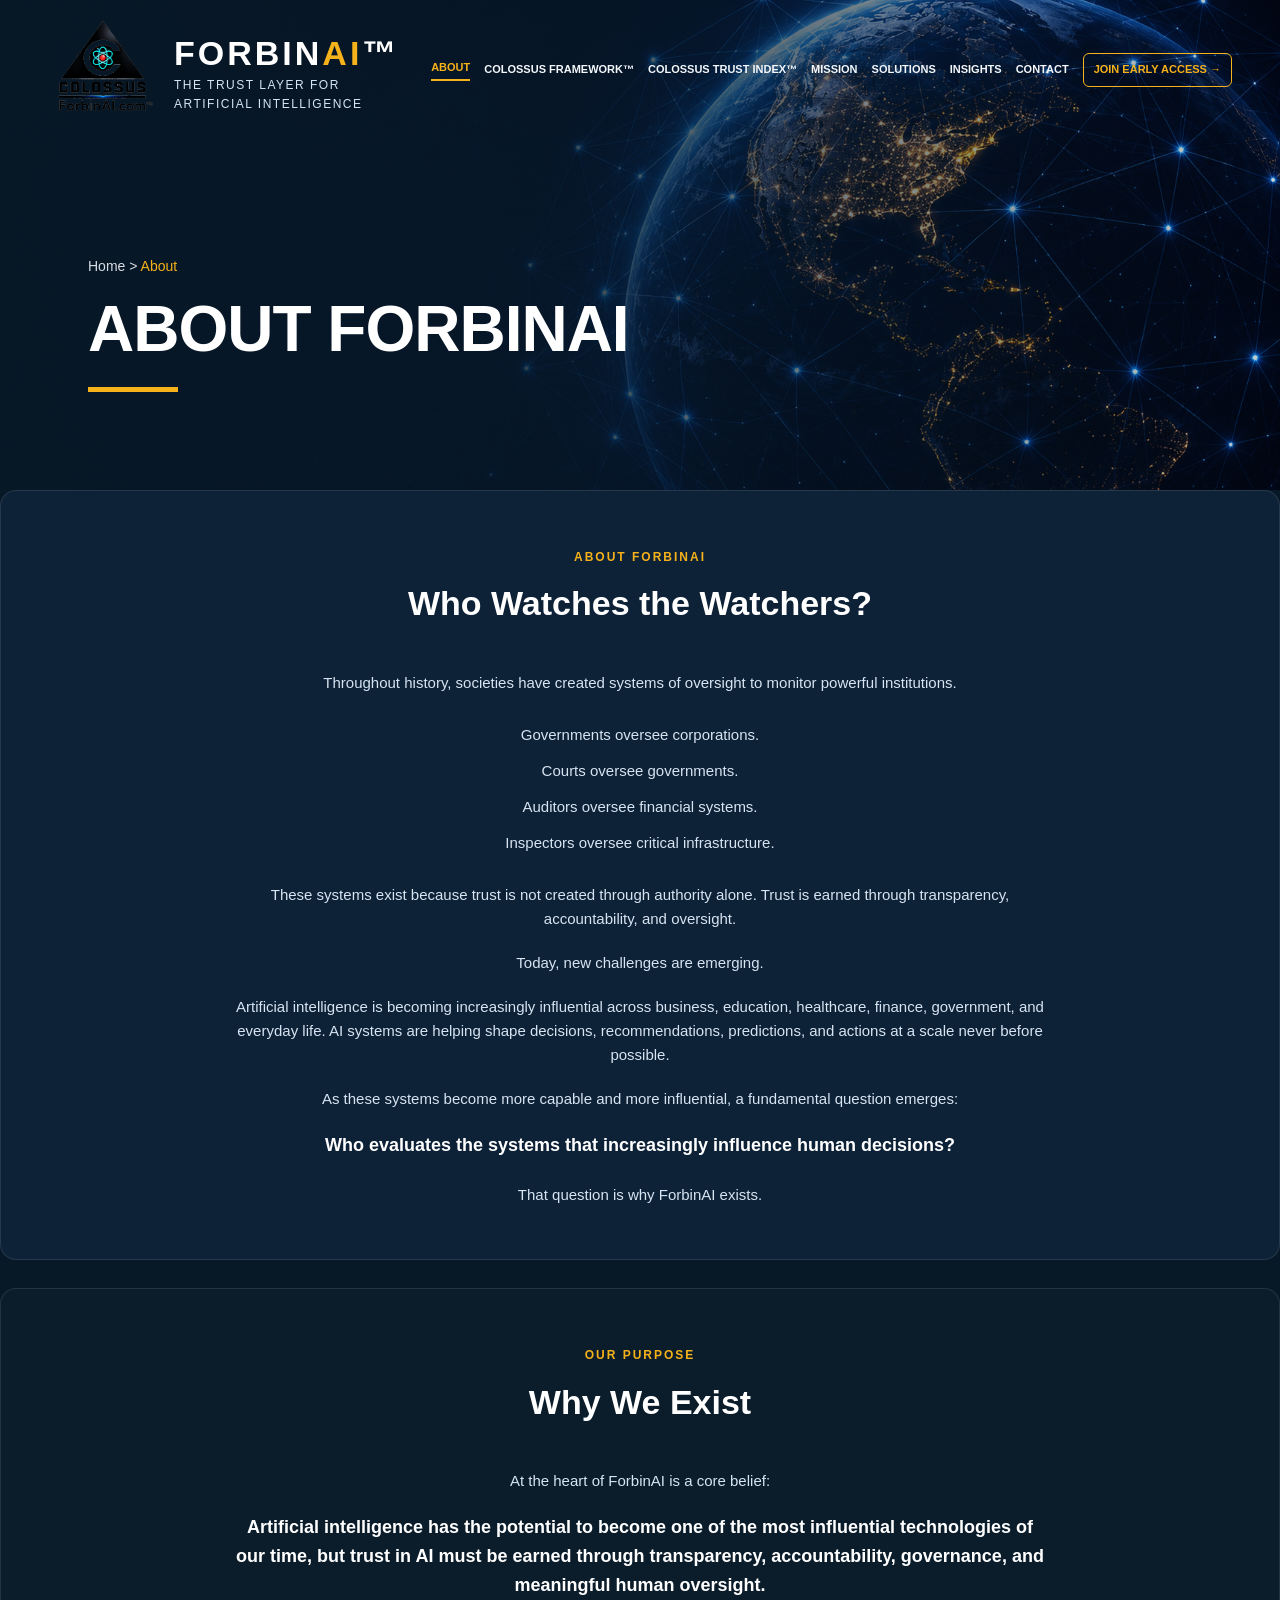
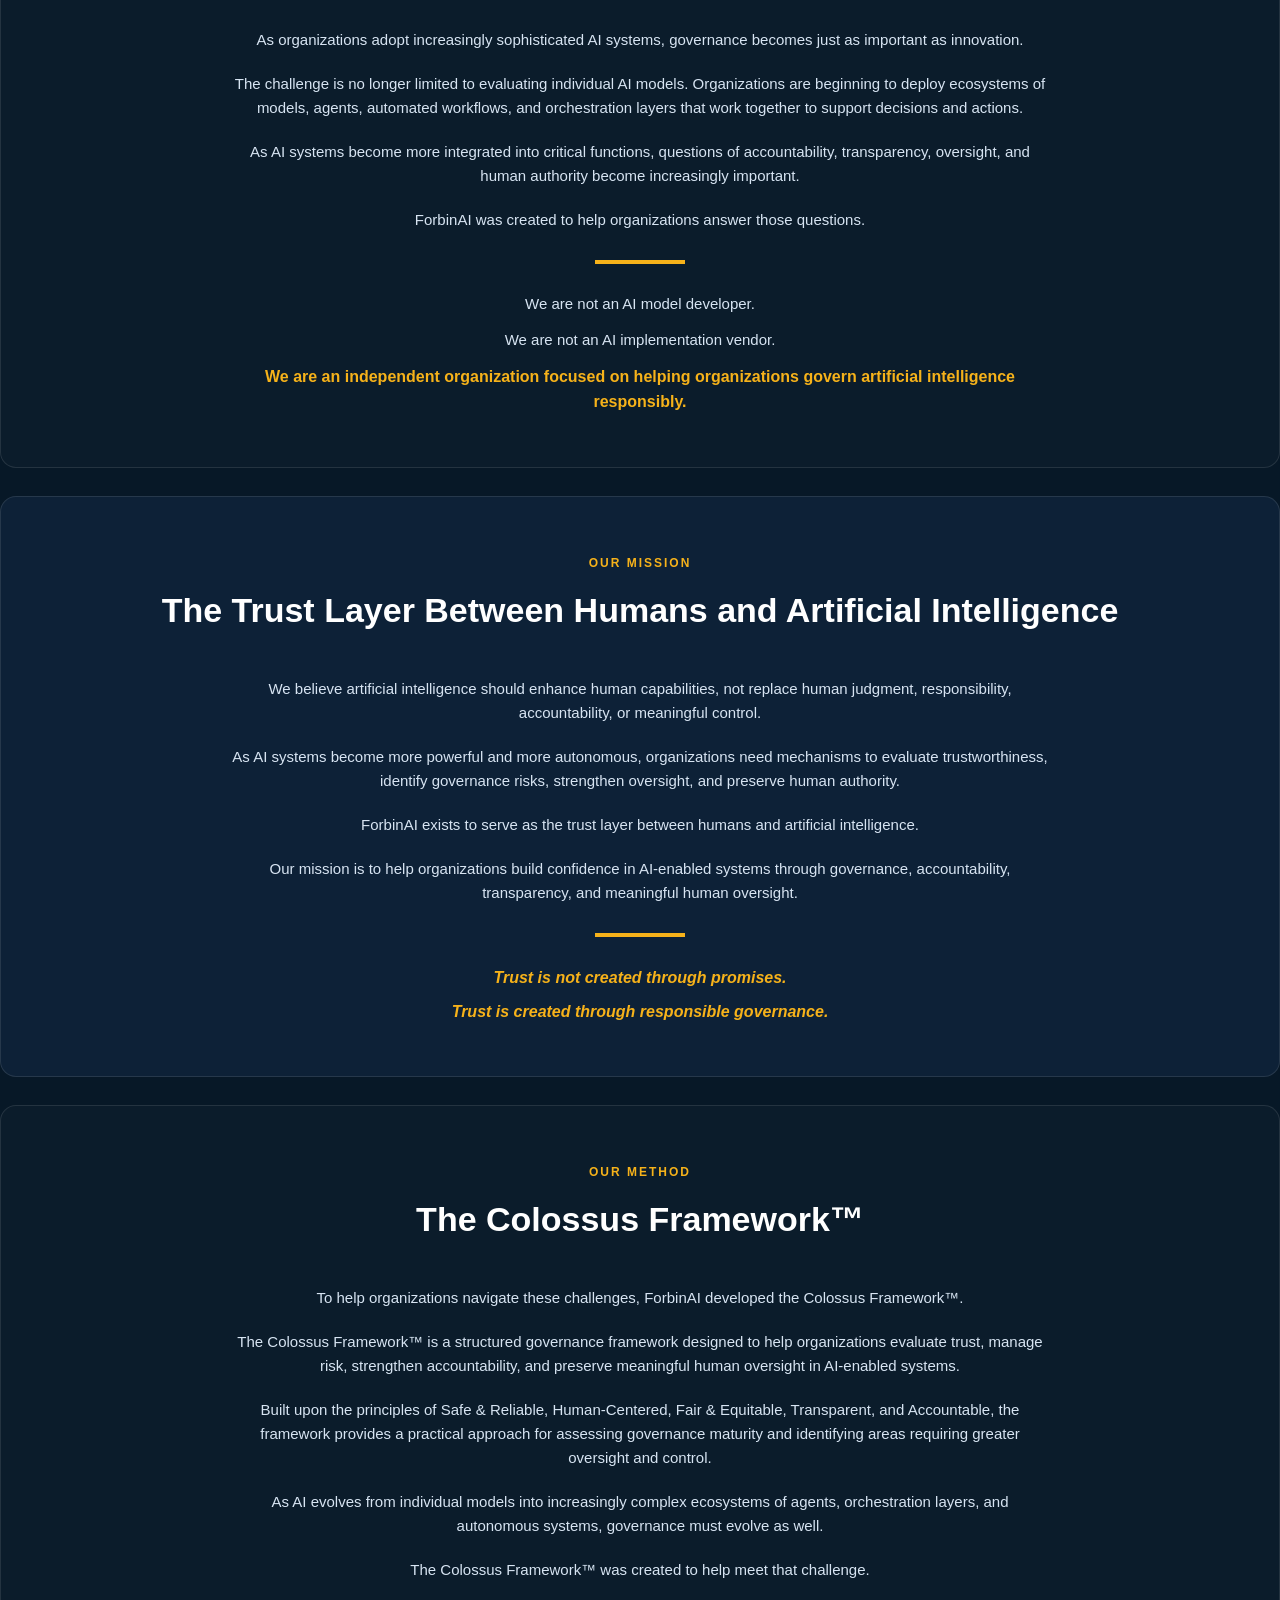
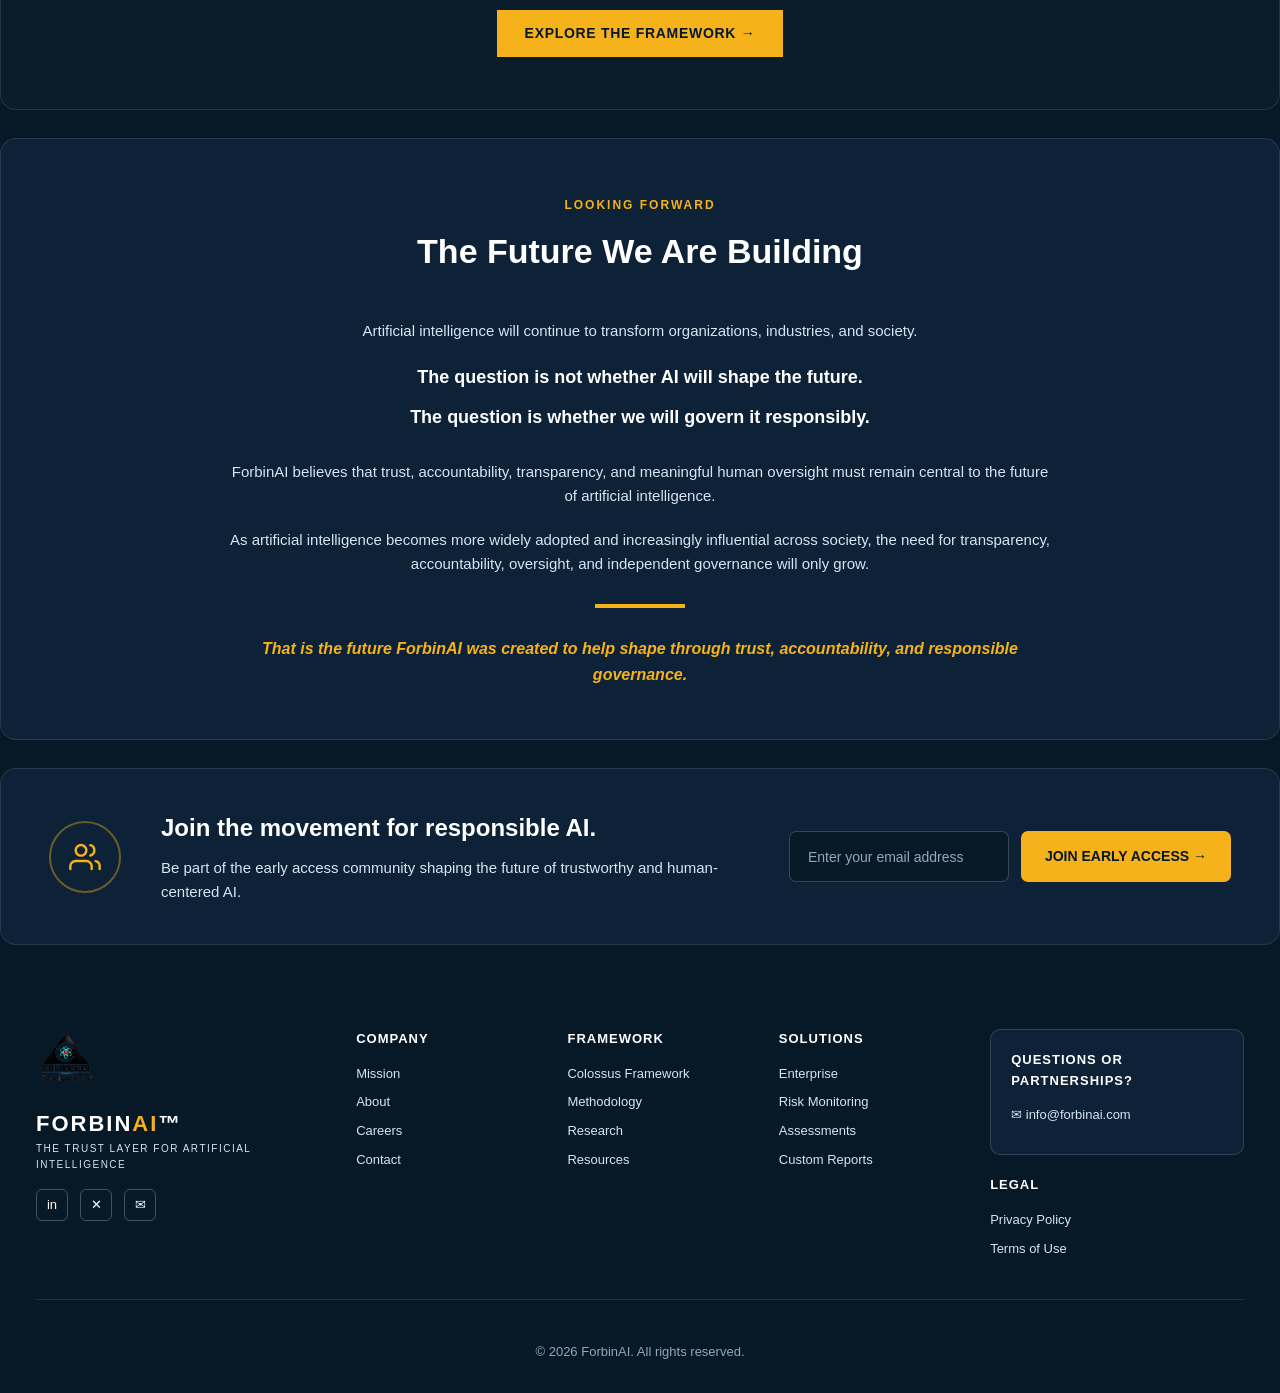
==== about.html @ f6c7b19c "Add files via upload" ====
<!DOCTYPE html>
<html lang="en">
<head>
  <meta charset="UTF-8" />
  <meta name="viewport" content="width=device-width, initial-scale=1.0" />
  <title>ForbinAI | About</title>
  <link rel="stylesheet" href="styles.css">
</head>
<body>

  <div class="hero" style="min-height: 320px;">
    <header>
      <div class="brand">
        <img src="colossus-logo-v2.png" alt="Colossus Framework Logo">
        <div>
          <div class="brand-title">FORBIN<span>AI</span>™</div>
          <div class="tagline">THE TRUST LAYER FOR ARTIFICIAL INTELLIGENCE</div>
        </div>
      </div>
      <nav>
        <a href="about.html" class="active">ABOUT</a>
        <a href="index.html#framework">COLOSSUS FRAMEWORK™</a>
        <a href="#">COLOSSUS TRUST INDEX™</a>
        <a href="mission.html">MISSION</a>
        <a href="index.html#solutions">SOLUTIONS</a>
        <a href="index.html#insights">INSIGHTS</a>
        <a href="index.html#contact">CONTACT</a>
        <a class="nav-cta" href="mailto:info@forbinai.com?subject=Join%20Early%20Access">JOIN EARLY ACCESS →</a>
      </nav>
    </header>
    <div class="hero-content">
      <div class="breadcrumb"><a href="index.html">Home</a> &gt; <span>About</span></div>
      <h1>About ForbinAI</h1>
      <div class="gold-line"></div>
    </div>
  </div>

  <!-- WHO WATCHES THE WATCHERS -->
  <section class="section" id="about-intro">
    <div class="section-title">
      <small>About ForbinAI</small>
      <h2>Who Watches the Watchers?</h2>
    </div>
    <div style="max-width: 820px; margin: 0 auto; text-align: center;">
      <p style="font-size: 15px; color: #d7e4f2; margin-bottom: 20px;">Throughout history, societies have created systems of oversight to monitor powerful institutions.</p>

      <div style="margin: 28px auto; text-align: center;">
        <p style="font-size: 15px; color: #d7e4f2; margin-bottom: 12px;">Governments oversee corporations.</p>
        <p style="font-size: 15px; color: #d7e4f2; margin-bottom: 12px;">Courts oversee governments.</p>
        <p style="font-size: 15px; color: #d7e4f2; margin-bottom: 12px;">Auditors oversee financial systems.</p>
        <p style="font-size: 15px; color: #d7e4f2; margin-bottom: 12px;">Inspectors oversee critical infrastructure.</p>
      </div>

      <p style="font-size: 15px; color: #d7e4f2; margin-bottom: 20px;">These systems exist because trust is not created through authority alone. Trust is earned through transparency, accountability, and oversight.</p>
      <p style="font-size: 15px; color: #d7e4f2; margin-bottom: 20px;">Today, new challenges are emerging.</p>
      <p style="font-size: 15px; color: #d7e4f2; margin-bottom: 20px;">Artificial intelligence is becoming increasingly influential across business, education, healthcare, finance, government, and everyday life. AI systems are helping shape decisions, recommendations, predictions, and actions at a scale never before possible.</p>
      <p style="font-size: 15px; color: #d7e4f2; margin-bottom: 20px;">As these systems become more capable and more influential, a fundamental question emerges:</p>
      <p style="font-size: 18px; color: #fff; font-weight: 700; margin-bottom: 24px;">Who evaluates the systems that increasingly influence human decisions?</p>
      <p style="font-size: 15px; color: #d7e4f2; margin-bottom: 0;">That question is why ForbinAI exists.</p>
    </div>
  </section>

  <!-- WHY WE EXIST -->
  <section class="section" id="why-we-exist" style="background: rgba(255,255,255,0.02);">
    <div class="section-title">
      <small>Our Purpose</small>
      <h2>Why We Exist</h2>
    </div>
    <div style="max-width: 820px; margin: 0 auto; text-align: center;">
      <p style="font-size: 15px; color: #d7e4f2; margin-bottom: 20px;">At the heart of ForbinAI is a core belief:</p>
      <p style="font-size: 18px; color: #fff; font-weight: 700; margin-bottom: 28px;">Artificial intelligence has the potential to become one of the most influential technologies of our time, but trust in AI must be earned through transparency, accountability, governance, and meaningful human oversight.</p>
      <p style="font-size: 15px; color: #d7e4f2; margin-bottom: 20px;">As organizations adopt increasingly sophisticated AI systems, governance becomes just as important as innovation.</p>
      <p style="font-size: 15px; color: #d7e4f2; margin-bottom: 20px;">The challenge is no longer limited to evaluating individual AI models. Organizations are beginning to deploy ecosystems of models, agents, automated workflows, and orchestration layers that work together to support decisions and actions.</p>
      <p style="font-size: 15px; color: #d7e4f2; margin-bottom: 20px;">As AI systems become more integrated into critical functions, questions of accountability, transparency, oversight, and human authority become increasingly important.</p>
      <p style="font-size: 15px; color: #d7e4f2; margin-bottom: 28px;">ForbinAI was created to help organizations answer those questions.</p>

      <div style="width: 90px; height: 4px; background: #f6b21a; margin: 28px auto;"></div>

      <p style="font-size: 15px; color: #d7e4f2; margin-bottom: 12px;">We are not an AI model developer.</p>
      <p style="font-size: 15px; color: #d7e4f2; margin-bottom: 12px;">We are not an AI implementation vendor.</p>
      <p style="font-size: 16px; color: #f6b21a; font-weight: 600; margin-bottom: 0;">We are an independent organization focused on helping organizations govern artificial intelligence responsibly.</p>
    </div>
  </section>

  <!-- THE TRUST LAYER -->
  <section class="section" id="trust-layer">
    <div class="section-title">
      <small>Our Mission</small>
      <h2>The Trust Layer Between Humans and Artificial Intelligence</h2>
    </div>
    <div style="max-width: 820px; margin: 0 auto; text-align: center;">
      <p style="font-size: 15px; color: #d7e4f2; margin-bottom: 20px;">We believe artificial intelligence should enhance human capabilities, not replace human judgment, responsibility, accountability, or meaningful control.</p>
      <p style="font-size: 15px; color: #d7e4f2; margin-bottom: 20px;">As AI systems become more powerful and more autonomous, organizations need mechanisms to evaluate trustworthiness, identify governance risks, strengthen oversight, and preserve human authority.</p>
      <p style="font-size: 15px; color: #d7e4f2; margin-bottom: 20px;">ForbinAI exists to serve as the trust layer between humans and artificial intelligence.</p>
      <p style="font-size: 15px; color: #d7e4f2; margin-bottom: 28px;">Our mission is to help organizations build confidence in AI-enabled systems through governance, accountability, transparency, and meaningful human oversight.</p>

      <div style="width: 90px; height: 4px; background: #f6b21a; margin: 28px auto;"></div>

      <p style="font-size: 16px; color: #f6b21a; font-style: italic; font-weight: 600; margin-bottom: 8px;">Trust is not created through promises.</p>
      <p style="font-size: 16px; color: #f6b21a; font-style: italic; font-weight: 600; margin-bottom: 0;">Trust is created through responsible governance.</p>
    </div>
  </section>

  <!-- THE COLOSSUS FRAMEWORK -->
  <section class="section" id="colossus-framework" style="background: rgba(255,255,255,0.02);">
    <div class="section-title">
      <small>Our Method</small>
      <h2>The Colossus Framework™</h2>
    </div>
    <div style="max-width: 820px; margin: 0 auto; text-align: center;">
      <p style="font-size: 15px; color: #d7e4f2; margin-bottom: 20px;">To help organizations navigate these challenges, ForbinAI developed the Colossus Framework™.</p>
      <p style="font-size: 15px; color: #d7e4f2; margin-bottom: 20px;">The Colossus Framework™ is a structured governance framework designed to help organizations evaluate trust, manage risk, strengthen accountability, and preserve meaningful human oversight in AI-enabled systems.</p>
      <p style="font-size: 15px; color: #d7e4f2; margin-bottom: 20px;">Built upon the principles of Safe &amp; Reliable, Human-Centered, Fair &amp; Equitable, Transparent, and Accountable, the framework provides a practical approach for assessing governance maturity and identifying areas requiring greater oversight and control.</p>
      <p style="font-size: 15px; color: #d7e4f2; margin-bottom: 20px;">As AI evolves from individual models into increasingly complex ecosystems of agents, orchestration layers, and autonomous systems, governance must evolve as well.</p>
      <p style="font-size: 15px; color: #d7e4f2; margin-bottom: 28px;">The Colossus Framework™ was created to help meet that challenge.</p>
      <a href="index.html#framework" style="display: inline-block; padding: 12px 28px; background: #f6b21a; color: #07182a; font-weight: 700; font-size: 14px; text-decoration: none; letter-spacing: 0.05em;">EXPLORE THE FRAMEWORK →</a>
    </div>
  </section>

  <!-- LOOKING FORWARD -->
  <section class="section" id="looking-forward">
    <div class="section-title">
      <small>Looking Forward</small>
      <h2>The Future We Are Building</h2>
    </div>
    <div style="max-width: 820px; margin: 0 auto; text-align: center;">
      <p style="font-size: 15px; color: #d7e4f2; margin-bottom: 20px;">Artificial intelligence will continue to transform organizations, industries, and society.</p>
      <p style="font-size: 18px; color: #fff; font-weight: 700; margin-bottom: 12px;">The question is not whether AI will shape the future.</p>
      <p style="font-size: 18px; color: #fff; font-weight: 700; margin-bottom: 28px;">The question is whether we will govern it responsibly.</p>
      <p style="font-size: 15px; color: #d7e4f2; margin-bottom: 20px;">ForbinAI believes that trust, accountability, transparency, and meaningful human oversight must remain central to the future of artificial intelligence.</p>
      <p style="font-size: 15px; color: #d7e4f2; margin-bottom: 28px;">As artificial intelligence becomes more widely adopted and increasingly influential across society, the need for transparency, accountability, oversight, and independent governance will only grow.</p>

      <div style="width: 90px; height: 4px; background: #f6b21a; margin: 28px auto;"></div>

      <p style="font-size: 16px; color: #f6b21a; font-style: italic; font-weight: 600; margin-bottom: 0;">That is the future ForbinAI was created to help shape through trust, accountability, and responsible governance.</p>
    </div>
  </section>

  <!-- CTA BANNER -->
  <div class="cta-banner" id="contact">
    <div class="cta-banner-icon">
      <svg viewBox="0 0 24 24"><path d="M17 21v-2a4 4 0 0 0-4-4H5a4 4 0 0 0-4 4v2"/><circle cx="9" cy="7" r="4"/><path d="M23 21v-2a4 4 0 0 0-3-3.87"/><path d="M16 3.13a4 4 0 0 1 0 7.75"/></svg>
    </div>
    <div class="cta-banner-text">
      <h2>Join the movement for responsible AI.</h2>
      <p>Be part of the early access community shaping the future of trustworthy and human-centered AI.</p>
    </div>
    <div class="cta-banner-form">
      <input type="email" placeholder="Enter your email address">
      <a class="btn btn-primary" href="mailto:info@forbinai.com?subject=Join%20Early%20Access">JOIN EARLY ACCESS →</a>
    </div>
  </div>

  <!-- FOOTER -->
  <div class="footer-wrapper">
    <div class="footer-grid">
      <div class="footer-brand">
        <img src="colossus-logo-v2.png" alt="Colossus Logo" style="width:60px; margin-bottom:10px;">
        <div class="brand-title">FORBIN<span style="color:#f6b21a">AI</span>™</div>
        <div class="tagline">THE TRUST LAYER FOR ARTIFICIAL INTELLIGENCE</div>
        <div class="footer-social">
          <a href="#" aria-label="LinkedIn">in</a>
          <a href="#" aria-label="Twitter">✕</a>
          <a href="mailto:info@forbinai.com" aria-label="Email">✉</a>
        </div>
      </div>
      <div class="footer-col">
        <h4>Company</h4>
        <a href="mission.html">Mission</a>
        <a href="about.html">About</a>
        <a href="#">Careers</a>
        <a href="index.html#contact">Contact</a>
      </div>
      <div class="footer-col">
        <h4>Framework</h4>
        <a href="index.html#framework">Colossus Framework</a>
        <a href="index.html#methodology">Methodology</a>
        <a href="#">Research</a>
        <a href="#">Resources</a>
      </div>
      <div class="footer-col">
        <h4>Solutions</h4>
        <a href="index.html#solutions">Enterprise</a>
        <a href="#">Risk Monitoring</a>
        <a href="#">Assessments</a>
        <a href="#">Custom Reports</a>
      </div>
      <div class="footer-col">
        <div class="footer-contact-box">
          <h4>Questions or Partnerships?</h4>
          <a href="mailto:info@forbinai.com">✉ info@forbinai.com</a>
        </div>
        <h4>Legal</h4>
        <a href="#" style="display:block; color:#d7e4f2; font-size:13px; margin-bottom:8px;">Privacy Policy</a>
        <a href="#" style="display:block; color:#d7e4f2; font-size:13px; margin-bottom:8px;">Terms of Use</a>
      </div>
    </div>
  </div>

  <div class="copyright">© 2026 ForbinAI. All rights reserved.</div>

</body>
</html>
---- styles.css ----
* { box-sizing: border-box; margin: 0; padding: 0; }
    html { scroll-behavior: smooth; }
    body {
      font-family: Arial, Helvetica, sans-serif;
      background: #071827;
      color: #fff;
      line-height: 1.6;
    }
    a { text-decoration: none; color: inherit; }

    .hero {
      position: relative;
      overflow: hidden;
      min-height: 720px;
      background:
        linear-gradient(90deg, rgba(7,24,39,.98) 0%, rgba(7,24,39,.82) 42%, rgba(7,24,39,.18) 100%),
        url("Glowing earth graphic.png") center right / cover no-repeat;
      padding: 15px 48px 70px;
    }

    header {
      display: flex;
      justify-content: space-between;
      align-items: center;
      max-width: 1280px;
      margin: 0 auto 90px;
    }

    .brand { display: flex; align-items: center; gap: 16px; }
    .brand img { width: 110px; }
    .brand-title { font-size: 34px; font-weight: 900; letter-spacing: 3px; }
    .brand-title span { color: #f6b21a; }
    .tagline { font-size: 12px; letter-spacing: 1.5px; color: #d7e4f2; margin-top: -4px; }

    nav { display: flex; align-items: center; justify-content: flex-end; }
    nav a { margin-left: 14px; font-size: 11px; font-weight: 600; color: #f4f7fb; white-space: nowrap; }
    nav a.active { color: #f6b21a; border-bottom: 2px solid #f6b21a; padding-bottom: 2px; }
    .nav-cta { border: 1px solid #f6b21a; color: #f6b21a !important; padding: 7px 10px; border-radius: 6px; margin-left: 14px; font-size: 11px; font-weight: 600; transition: all 0.2s ease; white-space: nowrap; }
    .nav-cta:hover { background: #f6b21a; color: #071827 !important; }

    .hero-content { max-width: 620px; margin-left: 40px; padding-top: 40px; }
    .hero-logo { position: absolute; right: 300px; top: 200px; width: 340px; z-index: 2; }
    .breadcrumb { color: #d7dce3; font-size: 14px; margin-bottom: 20px; }
    .breadcrumb a { color: #d7dce3; text-decoration: none; }
    .breadcrumb span { color: #f6b21a; }

    h1 { font-size: 64px; line-height: 1.02; text-transform: uppercase; margin-bottom: 24px; letter-spacing: -1px; }
    .gold-line { width: 90px; height: 5px; background: #f6b21a; margin: 0 0 28px; }
    .hero-content p { font-size: 18px; color: #d7e4f2; max-width: 570px; margin-bottom: 18px; }
    .hero-content p strong { font-weight: 700; color: #fff; }

    .buttons { margin-top: 34px; display: flex; gap: 16px; flex-wrap: wrap; }
    .btn { padding: 14px 24px; border-radius: 7px; font-weight: 900; font-size: 14px; display: inline-block; }
    .btn-primary { background: #f6b21a; color: #061827; }
    .btn-secondary { border: 1px solid rgba(255,255,255,.45); color: #fff; }

    .section { max-width: 1280px; margin: 0 auto 28px; padding: 52px 36px; background: #0d2137; border: 1px solid rgba(255,255,255,.10); border-radius: 16px; }
    .section-title { text-align: center; margin-bottom: 40px; }
    .section-title small { color: #f6b21a; text-transform: uppercase; letter-spacing: 2px; font-weight: 900; font-size: 12px; }
    .section-line { width: 40px; height: 4px; background: #f6b21a; margin: 0 auto 16px; }
    .section-title h2 { font-size: 34px; margin-top: 8px; }
    .section-title p { color: #d7e4f2; max-width: 760px; margin: 10px auto 0; }

    /* ── Light theme variant (Five Principles section) ── */
    .section-light { background: #f4f6f9; border-color: rgba(0,0,0,.08); }
    .section-light .section-title h2 { color: #0d2137; }
    .section-light .section-title p { color: #4a5b6b; }
    .card.card-light { background: #fff; border: 1px solid #e1e6ec; }
    .card.card-light h3 { color: #0d2137; }
    .card.card-light p { color: #5a6b7b; transition: font-weight 0.5s ease, color 0.5s ease, transform 0.5s ease; }
    .card-light:hover p { font-weight: 700; color: #0d2137; transform: scale(1.02); }
    .icon.icon-light { border: 2px solid #0d2137; }
    .icon.icon-light svg { stroke: #0d2137; }
    .icon.icon-light-1 { border-color: #14b8a6; }
    .icon.icon-light-1 svg { stroke: #14b8a6; }
    .icon.icon-light-2 { border-color: #3b82f6; }
    .icon.icon-light-2 svg { stroke: #3b82f6; }
    .icon.icon-light-3 { border-color: #8b5cf6; }
    .icon.icon-light-3 svg { stroke: #8b5cf6; }
    .icon.icon-light-4 { border-color: #f97316; }
    .icon.icon-light-4 svg { stroke: #f97316; }
    .icon.icon-light-5 { border-color: #10b981; }
    .icon.icon-light-5 svg { stroke: #10b981; }

    /* ── Five Core Principles cards ── */
    .cards { display: grid; grid-template-columns: repeat(5, 1fr); gap: 16px; }
    .card { text-align: center; padding: 30px 20px; border: 1px solid rgba(255,255,255,.15); border-radius: 12px; background: #071827; }
    .card h3 { font-size: 13px; letter-spacing: 1.5px; text-transform: uppercase; margin-bottom: 14px; font-weight: 700; }
    .card p { color: #d7e4f2; font-size: 13px; line-height: 1.6; margin-bottom: 10px; }
    .card p.card-tagline { font-style: italic; font-size: 12px; margin-bottom: 0; }

    /* Generic icon base — color overridden per card */
    .icon {
      width: 62px; height: 62px; border-radius: 50%;
      display: flex; justify-content: center; align-items: center;
      margin: 0 auto 18px;
    }
    .icon svg { width: 28px; height: 28px; fill: none; stroke-width: 1.8; stroke-linecap: round; stroke-linejoin: round; }

    /* Per-principle colors */
    .card-safety   .icon { border: 2px solid #2dd4bf; }
    .card-safety   .icon svg { stroke: #2dd4bf; }
    .card-safety   .card-tagline { color: #2dd4bf; }

    .card-transparency .icon { border: 2px solid #38bdf8; }
    .card-transparency .icon svg { stroke: #38bdf8; }
    .card-transparency .card-tagline { color: #38bdf8; }

    .card-accountability .icon { border: 2px solid #a78bfa; }
    .card-accountability .icon svg { stroke: #a78bfa; }
    .card-accountability .card-tagline { color: #a78bfa; }

    .card-oversight .icon { border: 2px solid #fb923c; }
    .card-oversight .icon svg { stroke: #fb923c; }
    .card-oversight .card-tagline { color: #fb923c; }

    .card-privacy .icon { border: 2px solid #34d399; }
    .card-privacy .icon svg { stroke: #34d399; }
    .card-privacy .card-tagline { color: #34d399; }

    /* ── Why Colossus cards ── */
    .why-cards-top { grid-template-columns: repeat(3, 1fr); margin-bottom: 16px; }
    .why-cards-bottom { display: flex; justify-content: center; gap: 16px; margin-bottom: 16px; }
    .why-cards-bottom .card-why { flex: 0 0 calc(33.333% - 11px); }
    .card-why { text-align: left; border-color: rgba(56,189,248,.25); }
    .card-why-header { display: flex; align-items: center; gap: 16px; margin-bottom: 16px; }
    .card-why .icon { margin: 0; flex-shrink: 0; }
    .card-why .icon { border: 2px solid #38bdf8; }
    .card-why .icon svg { stroke: #38bdf8; }
    .card-why h3 { text-transform: none; font-size: 16px; letter-spacing: 0; margin-bottom: 0; }
    .card-why-line { width: 28px; height: 3px; background: #f6b21a; margin-top: 8px; }
    .card-why p { font-size: 14px; }

    .why-banner { display: flex; align-items: center; gap: 24px; padding: 28px 150px 28px 30px; background: #071827; border: 1px solid rgba(56,189,248,.25); border-radius: 12px; margin-top: 16px; position: relative; overflow: hidden; width: 100%; }
    .why-banner-globe { position: absolute; right: -10px; top: 50%; transform: translateY(-50%); width: 140px; height: 140px; opacity: 0.9; pointer-events: none; }
    .why-banner-globe svg { width: 100%; height: 100%; }
    .why-banner-icon { width: 56px; height: 56px; display: flex; justify-content: center; align-items: center; flex-shrink: 0; }
    .why-banner-icon svg { width: 44px; height: 44px; stroke: #38bdf8; fill: none; stroke-width: 1.8; stroke-linecap: round; stroke-linejoin: round; }
    .why-banner-divider { width: 2px; align-self: stretch; background: #f6b21a; flex-shrink: 0; }
    .why-banner-text p { color: #d7e4f2; font-size: 15px; margin-bottom: 6px; }
    .why-banner-text p.why-banner-highlight { color: #38bdf8; font-weight: 700; margin-bottom: 0; }

    @media (max-width: 900px) {
      .why-cards-top { grid-template-columns: 1fr; }
      .why-cards-bottom { flex-direction: column; }
      .why-cards-bottom .card-why { flex-basis: auto; width: 100%; }
      .why-banner { flex-direction: column; text-align: center; padding: 28px 30px; }
      .why-banner-globe { display: none; }
    }

    /* ── Methodology steps ── */
    .method { display: flex; align-items: flex-start; justify-content: center; }
    .step-wrapper { display: flex; align-items: center; flex: 1; }
    .step { text-align: center; flex: 1; }
    .step-icon {
      width: 62px; height: 62px; border-radius: 50%;
      display: flex; justify-content: center; align-items: center;
      margin: 0 auto 14px;
    }
    .step-icon svg { width: 26px; height: 26px; fill: none; stroke-width: 1.8; stroke-linecap: round; stroke-linejoin: round; }
    .step-arrow { width: 36px; flex-shrink: 0; text-align: center; color: #f6b21a; font-size: 20px; padding-bottom: 40px; }
    .step p { color: #d7e4f2; font-size: 13px; }
    .step strong { display: block; margin-bottom: 8px; font-size: 13px; letter-spacing: 1px; text-transform: uppercase; }

    /* Per-step colors */
    .step-define   .step-icon { border: 2px solid #f6b21a; }
    .step-define   .step-icon svg { stroke: #f6b21a; }
    .step-define   strong { color: #f6b21a; }

    .step-assess   .step-icon { border: 2px solid #38bdf8; }
    .step-assess   .step-icon svg { stroke: #38bdf8; }
    .step-assess   strong { color: #38bdf8; }

    .step-score    .step-icon { border: 2px solid #a78bfa; }
    .step-score    .step-icon svg { stroke: #a78bfa; }
    .step-score    strong { color: #a78bfa; }

    .step-recommend .step-icon { border: 2px solid #2dd4bf; }
    .step-recommend .step-icon svg { stroke: #2dd4bf; }
    .step-recommend strong { color: #2dd4bf; }

    .step-monitor  .step-icon { border: 2px solid #34d399; }
    .step-monitor  .step-icon svg { stroke: #34d399; }
    .step-monitor  strong { color: #34d399; }

    /* ── Audience cards ── */
    .audience-cards { display: grid; grid-template-columns: repeat(5, 1fr); gap: 16px; }
    .audience-card { padding: 28px 18px; border: 1px solid rgba(255,255,255,.12); border-radius: 12px; background: #071827; }
    .aud-icon {
      width: 52px; height: 52px; border-radius: 50%;
      display: flex; justify-content: center; align-items: center;
      margin-bottom: 14px;
    }
    .aud-icon svg { width: 24px; height: 24px; fill: none; stroke-width: 1.8; stroke-linecap: round; stroke-linejoin: round; }
    .audience-card p { color: #d7e4f2; font-size: 13px; line-height: 1.6; }

    /* Per-audience colors */
    .aud-orgs   .aud-icon { border: 2px solid #f6b21a; }
    .aud-orgs   .aud-icon svg { stroke: #f6b21a; }
    .aud-orgs   h4 { color: #f6b21a; font-size: 13px; font-weight: 700; margin-bottom: 10px; }

    .aud-devs   .aud-icon { border: 2px solid #38bdf8; }
    .aud-devs   .aud-icon svg { stroke: #38bdf8; }
    .aud-devs   h4 { color: #38bdf8; font-size: 13px; font-weight: 700; margin-bottom: 10px; }

    .aud-regs   .aud-icon { border: 2px solid #a78bfa; }
    .aud-regs   .aud-icon svg { stroke: #a78bfa; }
    .aud-regs   h4 { color: #a78bfa; font-size: 13px; font-weight: 700; margin-bottom: 10px; }

    .aud-soc    .aud-icon { border: 2px solid #2dd4bf; }
    .aud-soc    .aud-icon svg { stroke: #2dd4bf; }
    .aud-soc    h4 { color: #2dd4bf; font-size: 13px; font-weight: 700; margin-bottom: 10px; }

    .aud-future .aud-icon { border: 2px solid #34d399; }
    .aud-future .aud-icon svg { stroke: #34d399; }
    .aud-future h4 { color: #34d399; font-size: 13px; font-weight: 700; margin-bottom: 10px; }

    /* ── CTA Banner ── */
    .cta-banner { max-width: 1280px; margin: 0 auto 28px; padding: 40px 48px; background: #0d2137; border: 1px solid rgba(255,255,255,.10); border-radius: 16px; display: flex; align-items: center; gap: 40px; }
    .cta-banner-icon { width: 72px; height: 72px; border-radius: 50%; border: 2px solid rgba(246,178,26,.4); display: flex; justify-content: center; align-items: center; flex-shrink: 0; }
    .cta-banner-icon svg { width: 32px; height: 32px; stroke: #f6b21a; fill: none; stroke-width: 1.8; stroke-linecap: round; stroke-linejoin: round; }
    .cta-banner-text { flex: 1; }
    .cta-banner-text h2 { font-size: 24px; margin-bottom: 8px; }
    .cta-banner-text p { color: #d7e4f2; font-size: 15px; }
    .cta-banner-form { display: flex; gap: 12px; flex-shrink: 0; }
    .cta-banner-form input { padding: 12px 18px; border-radius: 7px; border: 1px solid rgba(255,255,255,.20); background: #071827; color: #fff; font-size: 14px; width: 220px; }
    .cta-banner-form input::placeholder { color: #8fa9bd; }

    /* ── Footer ── */
    .footer-wrapper { max-width: 1280px; margin: 40px auto 0; padding: 44px 36px 24px; }
    .footer-grid { display: grid; grid-template-columns: 1.6fr 1fr 1fr 1fr 1.4fr; gap: 30px; padding-bottom: 32px; border-bottom: 1px solid rgba(255,255,255,.1); }
    .footer-brand .brand-title { font-size: 22px; letter-spacing: 2px; margin-bottom: 4px; }
    .footer-brand .tagline { font-size: 10px; margin-bottom: 16px; }
    .footer-social { display: flex; gap: 12px; margin-top: 14px; }
    .footer-social a { width: 32px; height: 32px; border: 1px solid rgba(255,255,255,.25); border-radius: 6px; display: flex; align-items: center; justify-content: center; font-size: 13px; transition: border-color 0.2s; }
    .footer-social a:hover { border-color: #f6b21a; color: #f6b21a; }
    .footer-col h4 { font-size: 13px; font-weight: 700; letter-spacing: 1px; text-transform: uppercase; margin-bottom: 14px; color: #fff; }
    .footer-col a, .footer-col p { display: block; color: #d7e4f2; font-size: 13px; margin-bottom: 8px; }
    .footer-col a:hover { color: #f6b21a; }
    .footer-contact-box { border: 1px solid rgba(255,255,255,.15); border-radius: 10px; padding: 20px; background: #0d2137; margin-bottom: 20px; }
    .footer-contact-box h4 { font-size: 13px; font-weight: 700; margin-bottom: 14px; color: #fff; }
    .footer-contact-box a { color: #d7e4f2; font-size: 13px; display: flex; align-items: center; gap: 8px; }
    .footer-contact-box a:hover { color: #f6b21a; }

    .copyright { text-align: center; color: #8fa9bd; padding: 18px 0 30px; font-size: 13px; }

    /* Methodology slideshow */
    .method { position: relative; min-height: 260px; transition: min-height 0.6s ease; }
    .method.grid-mode { min-height: auto; }

    .step-wrapper {
      position: absolute;
      top: 0; left: 0; right: 0;
      display: flex;
      align-items: center;
      justify-content: center;
      opacity: 0;
      pointer-events: none;
      transition: opacity 0.7s ease, position 0s;
    }
    .step-wrapper.active-slide { opacity: 1; pointer-events: auto; }
    .step-wrapper .step { max-width: 480px; }

    /* Grid mode: all five steps shown together, side by side */
    .method.grid-mode .step-wrapper {
      position: static;
      opacity: 1;
      pointer-events: auto;
      flex: 1;
    }
    .method.grid-mode { display: flex; align-items: flex-start; justify-content: center; gap: 8px; }
    .method.grid-mode .step-wrapper .step { max-width: none; }

    .step-icon-wrap { opacity: 0; transform: scale(0.7); transition: opacity 0.4s ease, transform 0.4s ease; }
    .step-icon-wrap.show { opacity: 1; transform: scale(1); }

    .step-label { opacity: 0; transform: translateY(8px); transition: opacity 0.4s ease, transform 0.4s ease; }
    .step-label.show { opacity: 1; transform: translateY(0); }

    .step-desc { opacity: 0; transform: translateY(8px); transition: opacity 0.4s ease, transform 0.4s ease; color: #fff; }
    .step-desc.show { opacity: 1; transform: translateY(0); }

    .slide-dots { display: flex; justify-content: center; gap: 10px; margin-top: 230px; transition: opacity 0.3s ease; }
    .method.grid-mode .slide-dots { display: none; }
    .slide-dot { width: 9px; height: 9px; border-radius: 50%; background: rgba(255,255,255,.25); transition: background 0.3s ease; }
    .slide-dot.dot-active { background: #f6b21a; }

    nav a.active { color: #f6b21a !important; border-bottom: 2px solid #f6b21a; padding-bottom: 2px; }

    @media (max-width: 900px) {
      .hero { padding: 24px; }
      header { display: block; }
      nav { margin-top: 20px; flex-wrap: wrap; }
      nav a { display: inline-block; margin: 8px 14px 0 0; }
      h1 { font-size: 42px; }
      .cards, .audience-cards { grid-template-columns: 1fr; }
      .method { flex-direction: column; }
      .step-arrow { display: none; }
      .method.grid-mode { flex-direction: column; gap: 24px; }
      .cta-banner { flex-direction: column; }
      .cta-banner-form { flex-direction: column; }
      .footer-grid { grid-template-columns: 1fr 1fr; }
      .hero-logo { display: none; }
    }

    .why-callout-image-wrapper { width: 100%; margin-top: 16px; }
    .why-callout-image { width: 100%; height: auto; display: block; }
/* ROADMAP SECTION */
.roadmap-image-wrapper {
  max-width: 900px;
  margin: 40px auto 0;
  overflow: hidden;
}

.roadmap-image {
  width: 100%;
  max-width: 100%;
  height: auto;
  display: block;
  border-radius: 16px;
}


  position: absolute;
  left: 0;
  width: 100%;
  height: 12px;
  top: 72%;
  pointer-events: none;
}
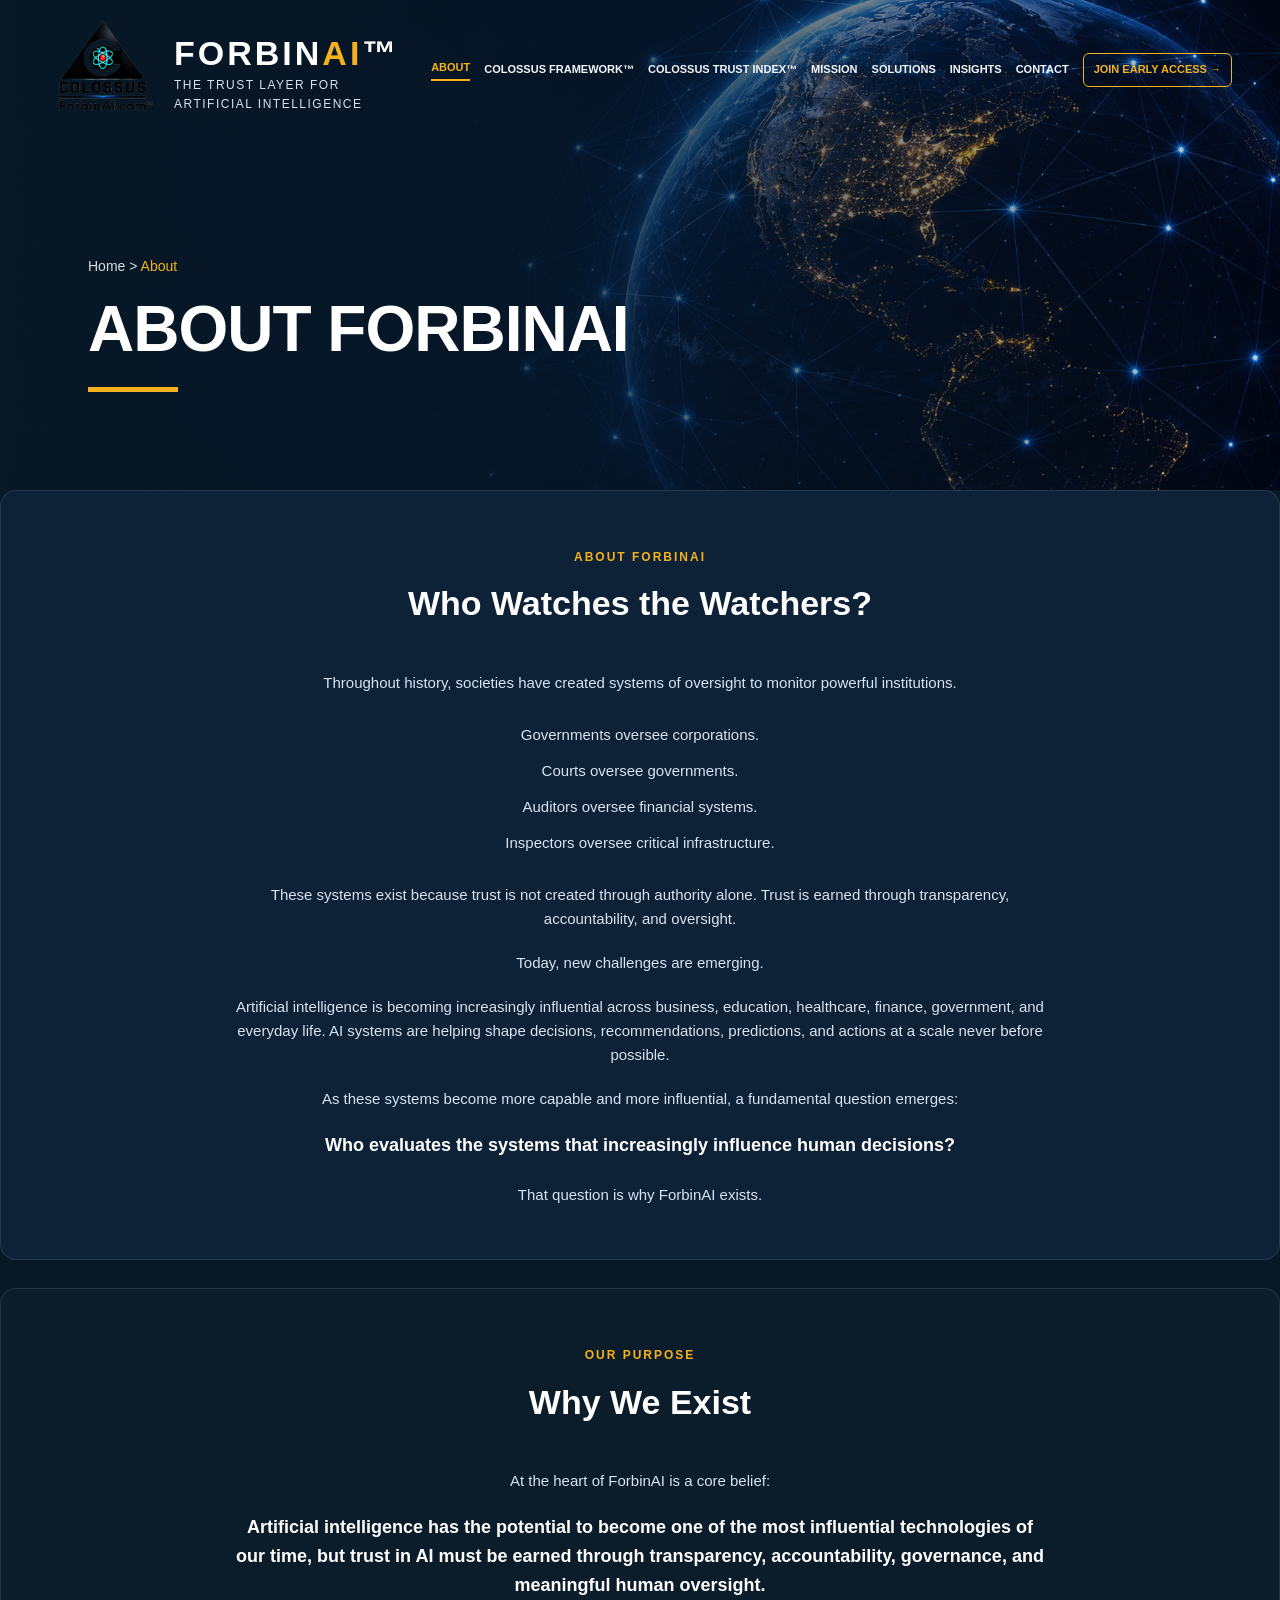
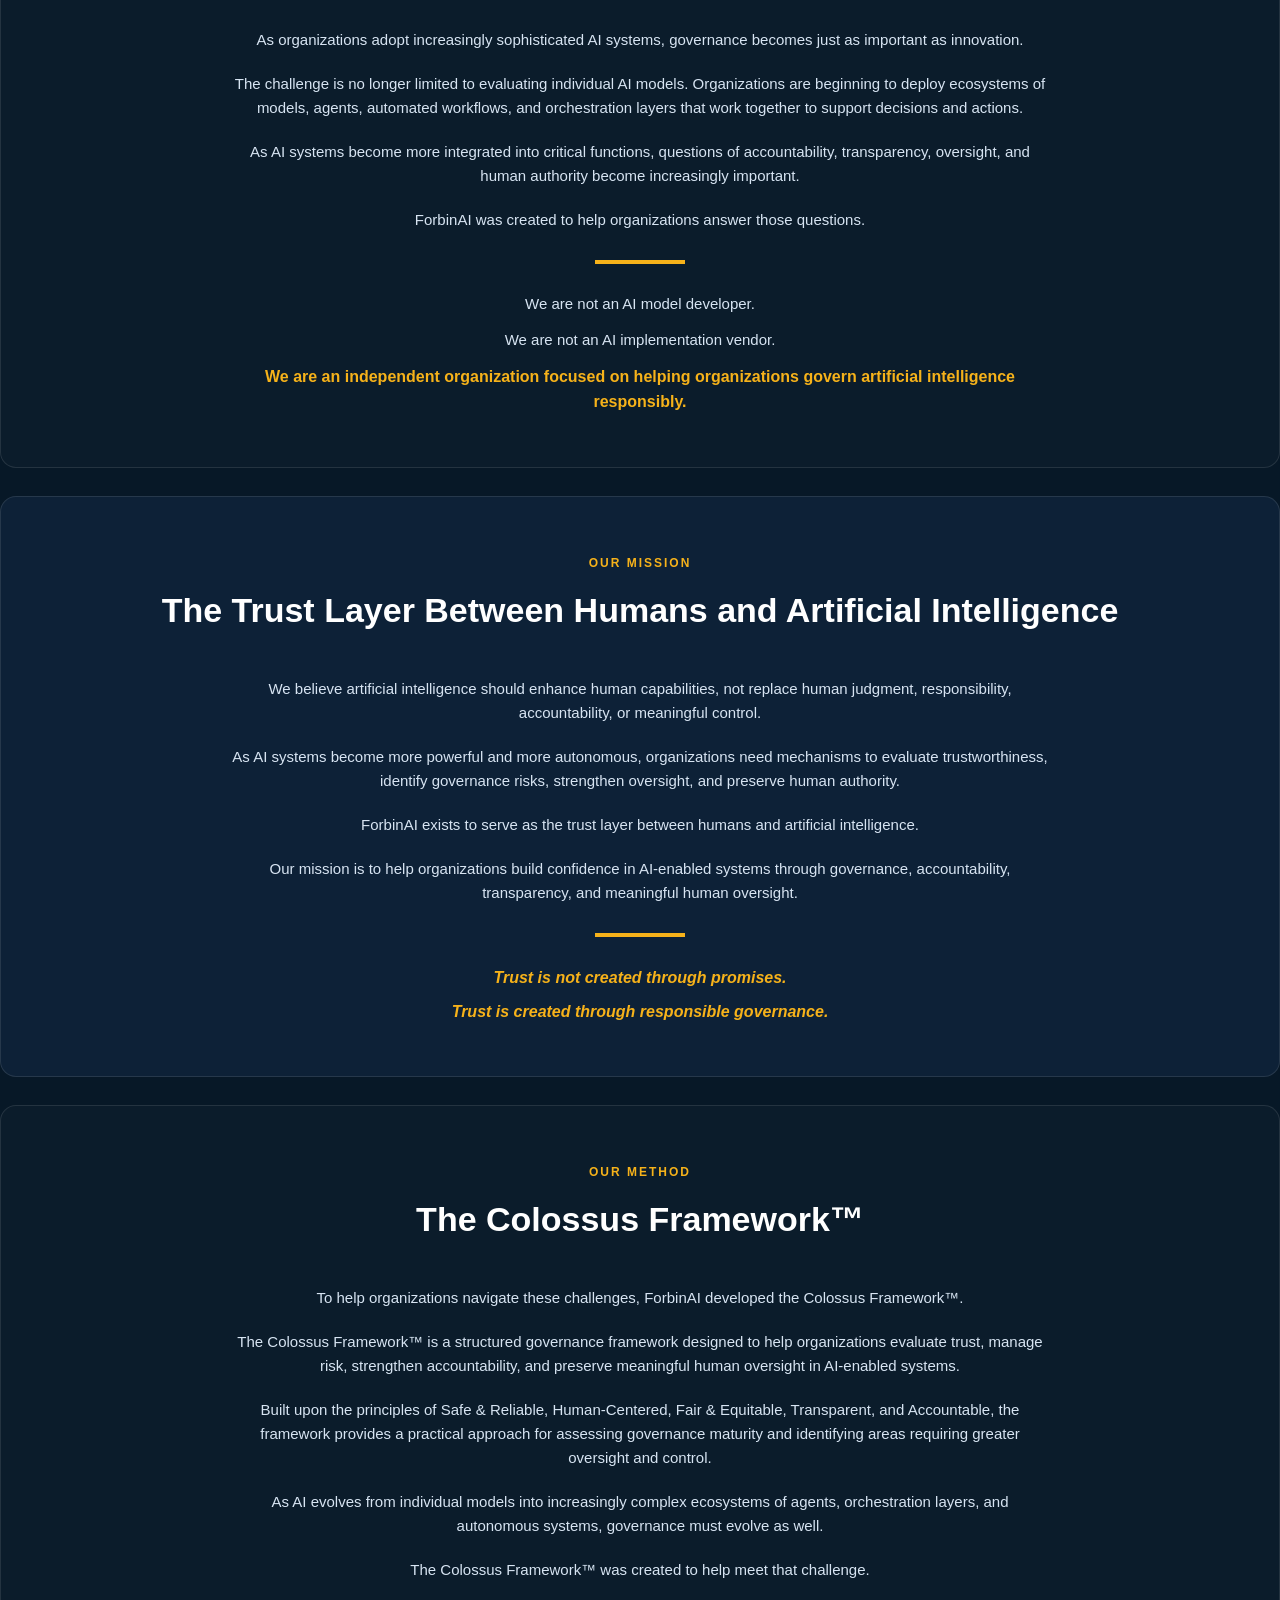
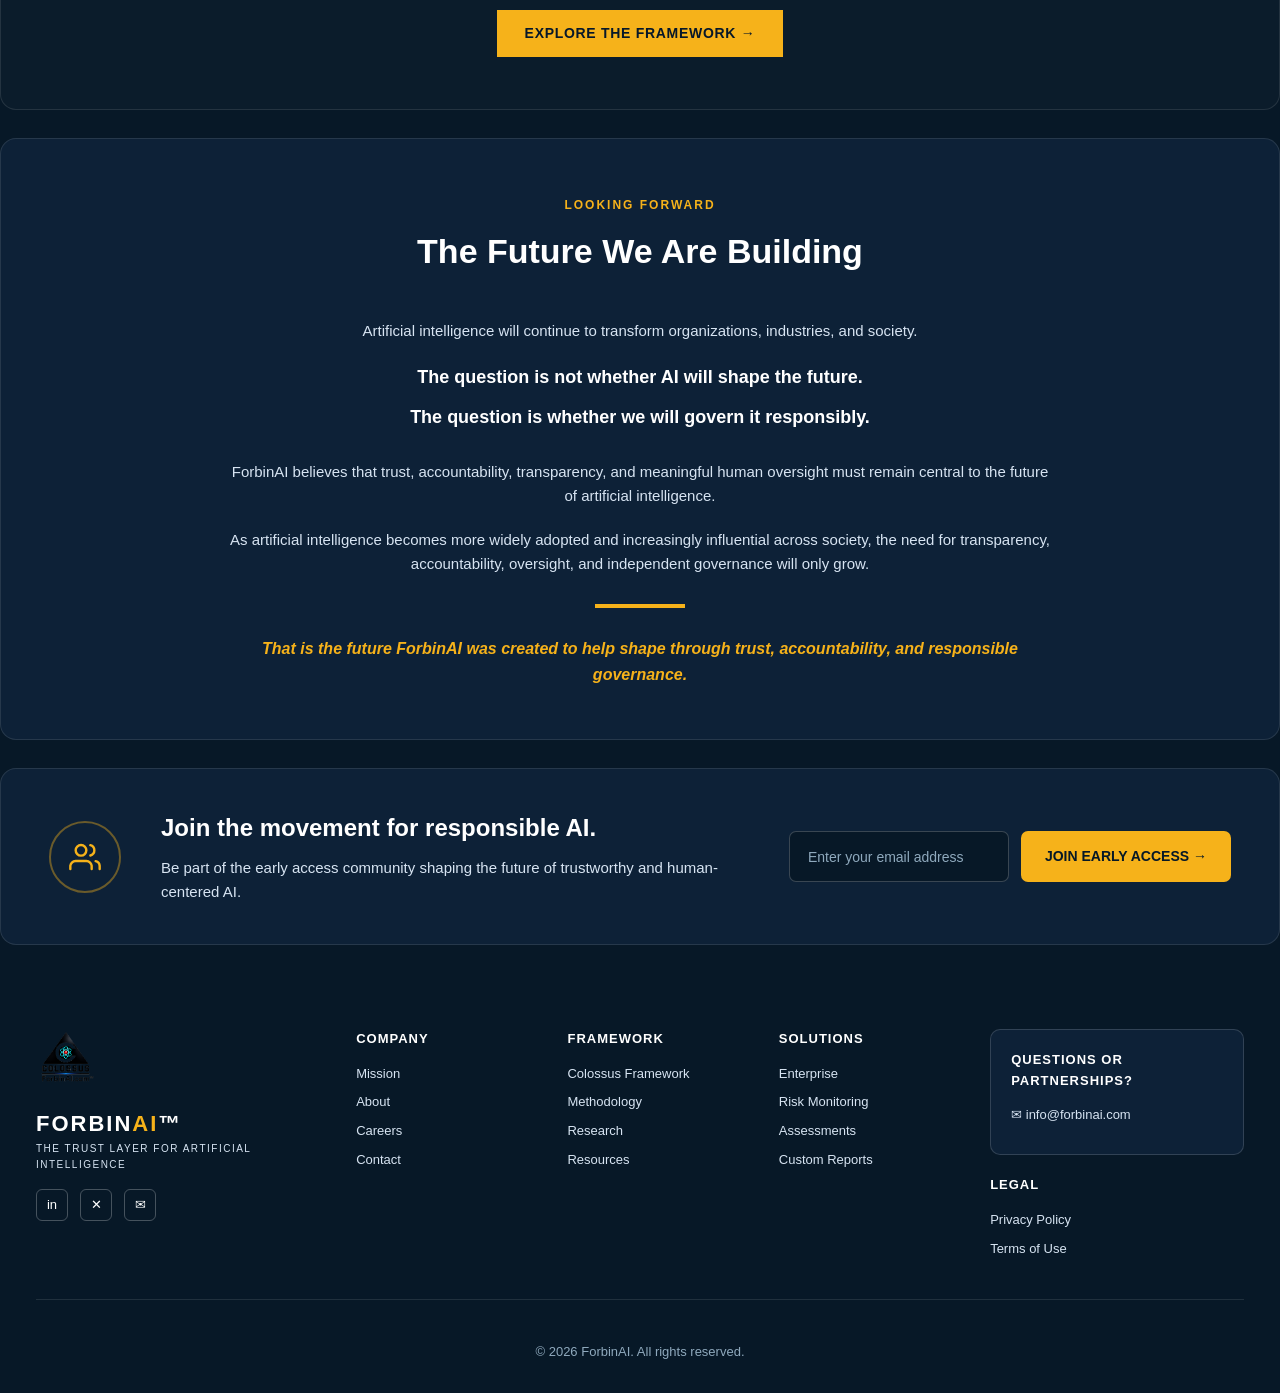
==== commit 290d15d6: "Add files via upload" ====
--- a/about.html
+++ b/about.html
@@ -11,7 +11,7 @@
   <div class="hero" style="min-height: 320px;">
     <header>
       <div class="brand">
-        <img src="colossus-logo-v2.png" alt="Colossus Framework Logo">
+        <img src="colossus-logo-v3.png" alt="Colossus Framework Logo">
         <div>
           <div class="brand-title">FORBIN<span>AI</span>™</div>
           <div class="tagline">THE TRUST LAYER FOR ARTIFICIAL INTELLIGENCE</div>
@@ -155,7 +155,7 @@
   <div class="footer-wrapper">
     <div class="footer-grid">
       <div class="footer-brand">
-        <img src="colossus-logo-v2.png" alt="Colossus Logo" style="width:60px; margin-bottom:10px;">
+        <img src="colossus-logo-v3.png" alt="Colossus Logo" style="width:60px; margin-bottom:10px;">
         <div class="brand-title">FORBIN<span style="color:#f6b21a">AI</span>™</div>
         <div class="tagline">THE TRUST LAYER FOR ARTIFICIAL INTELLIGENCE</div>
         <div class="footer-social">
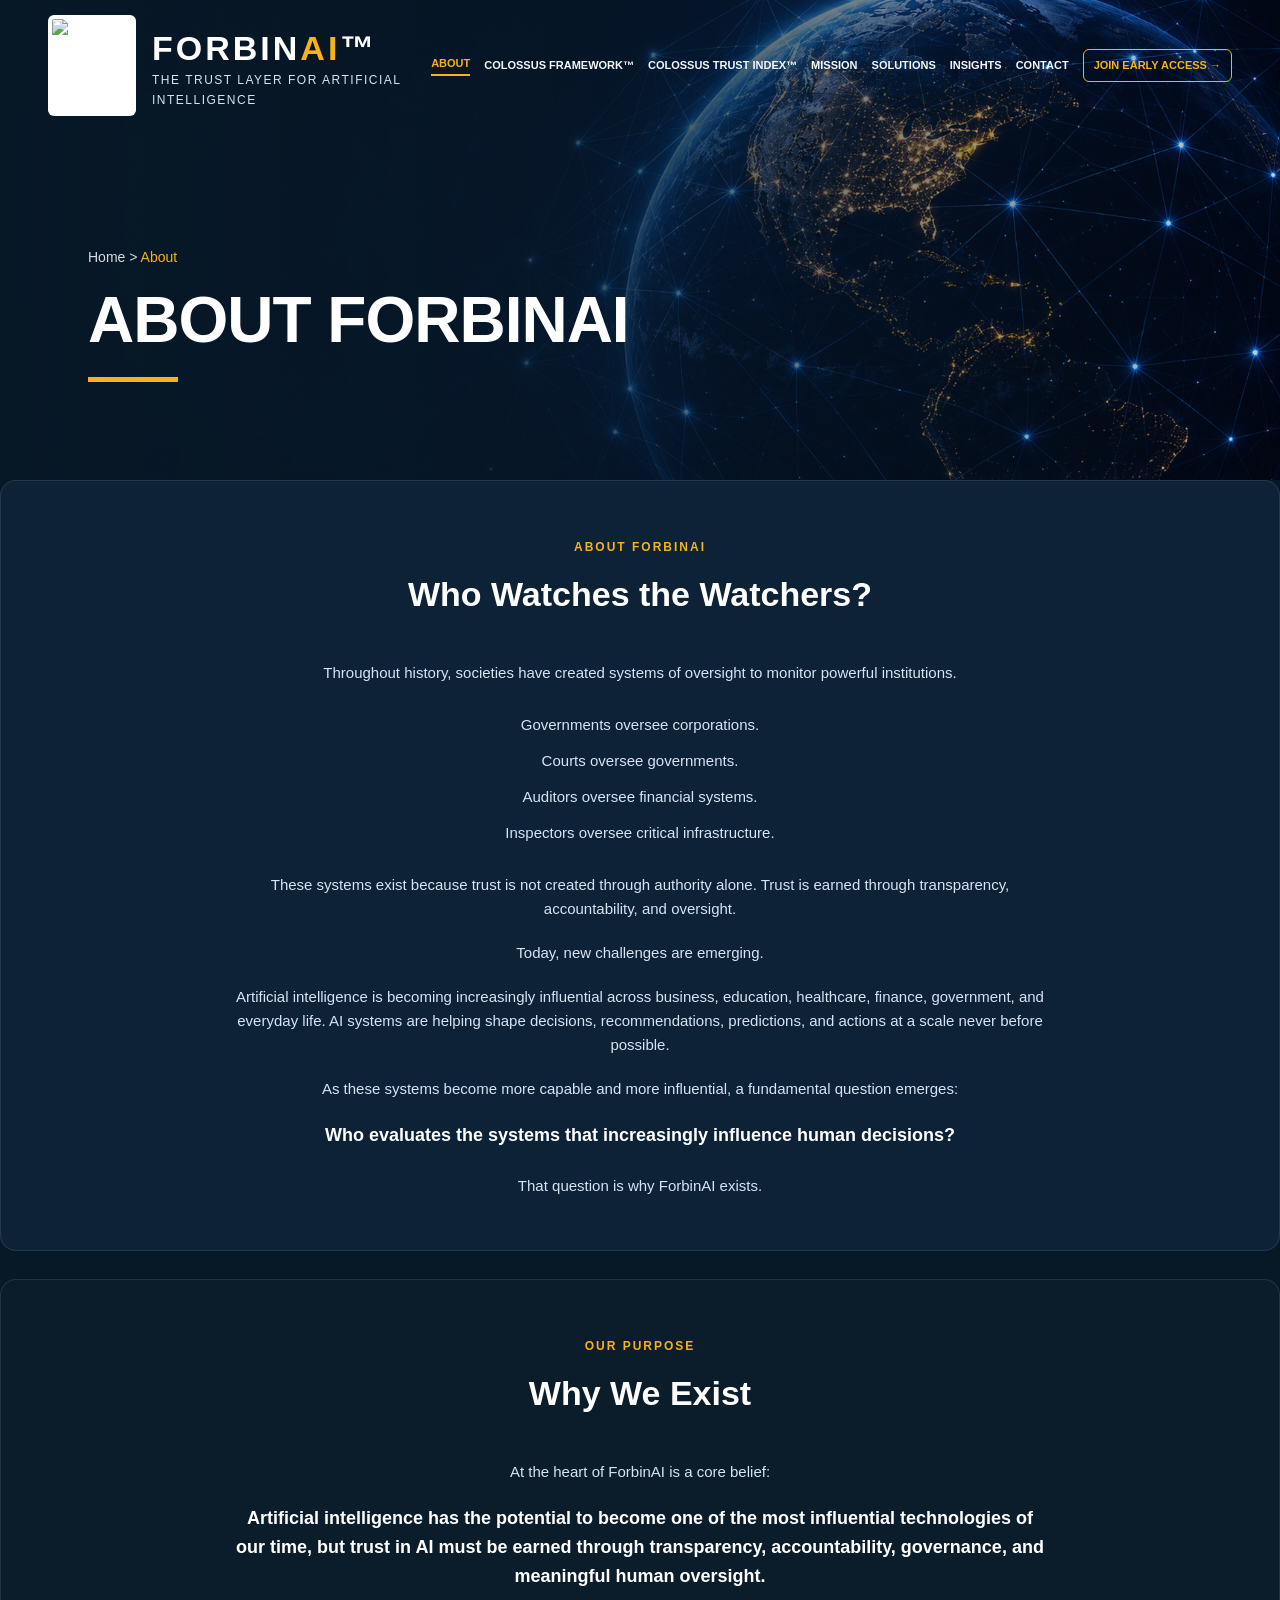
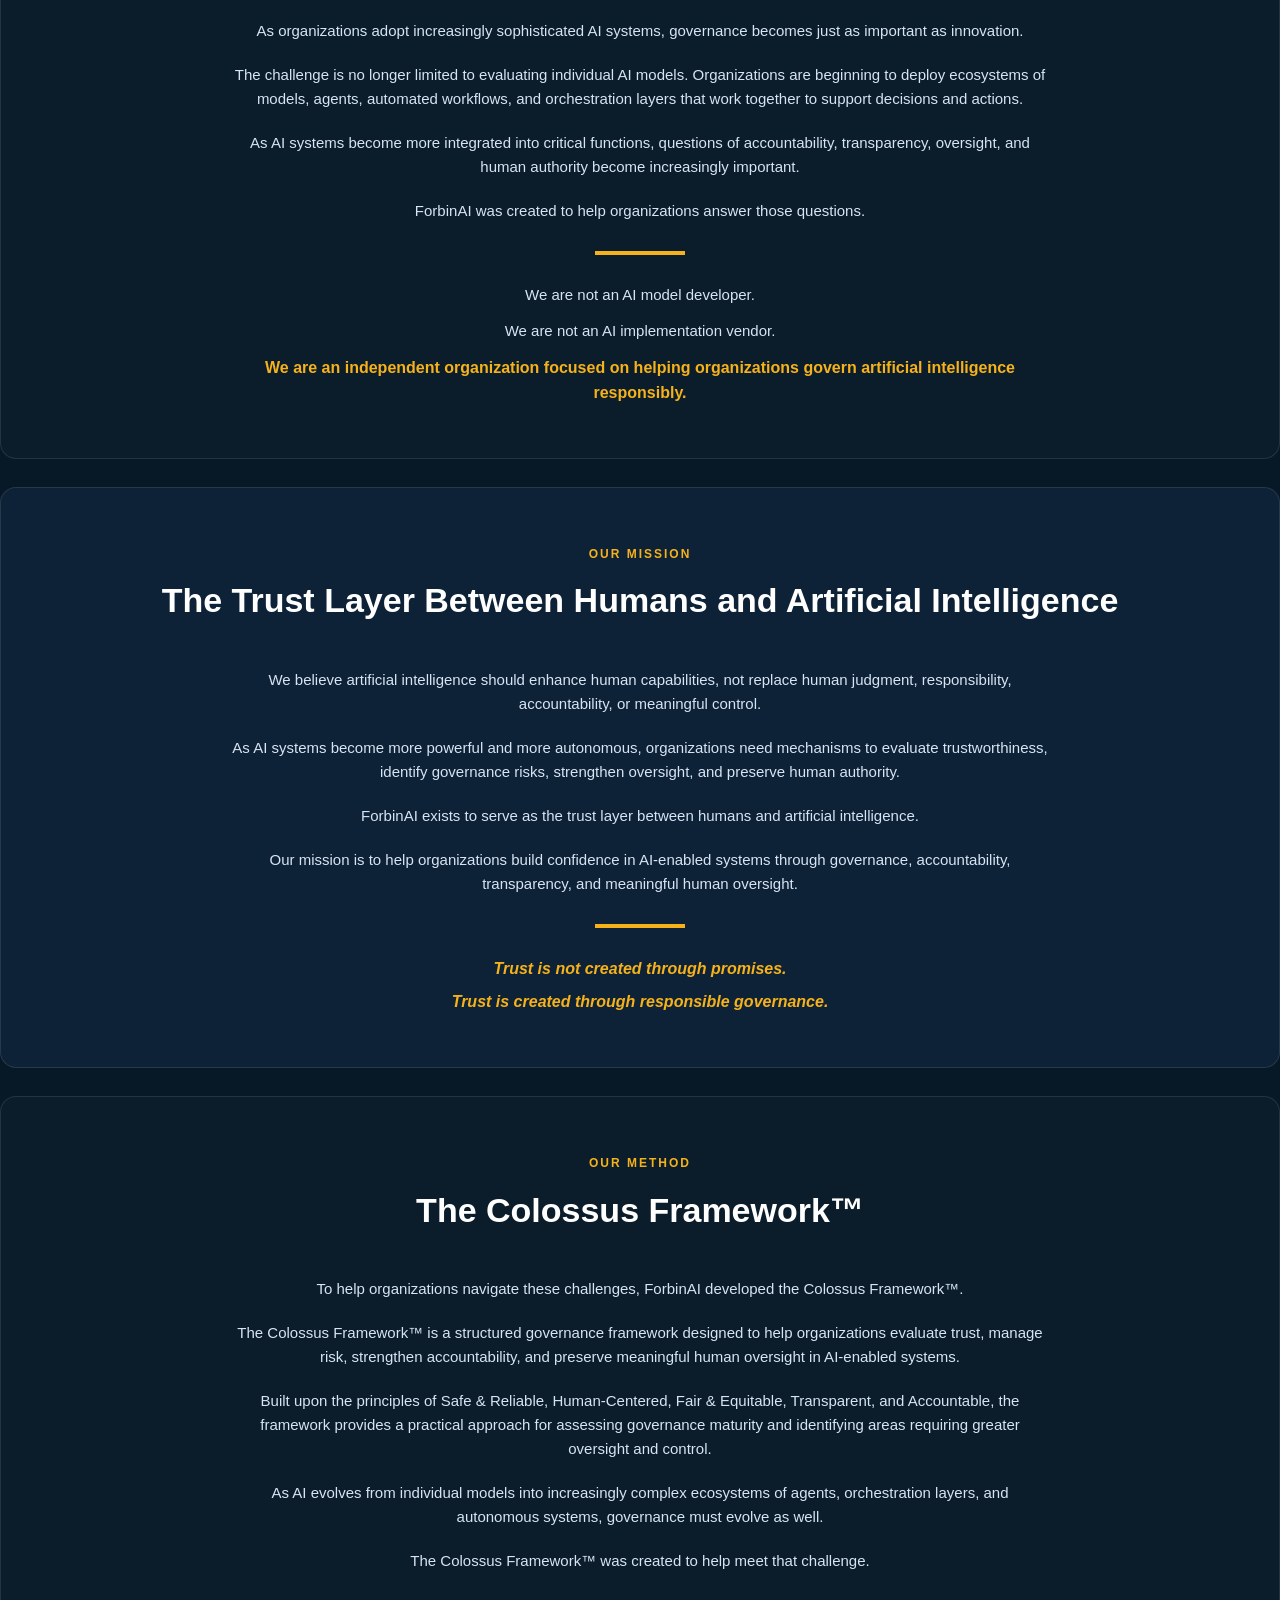
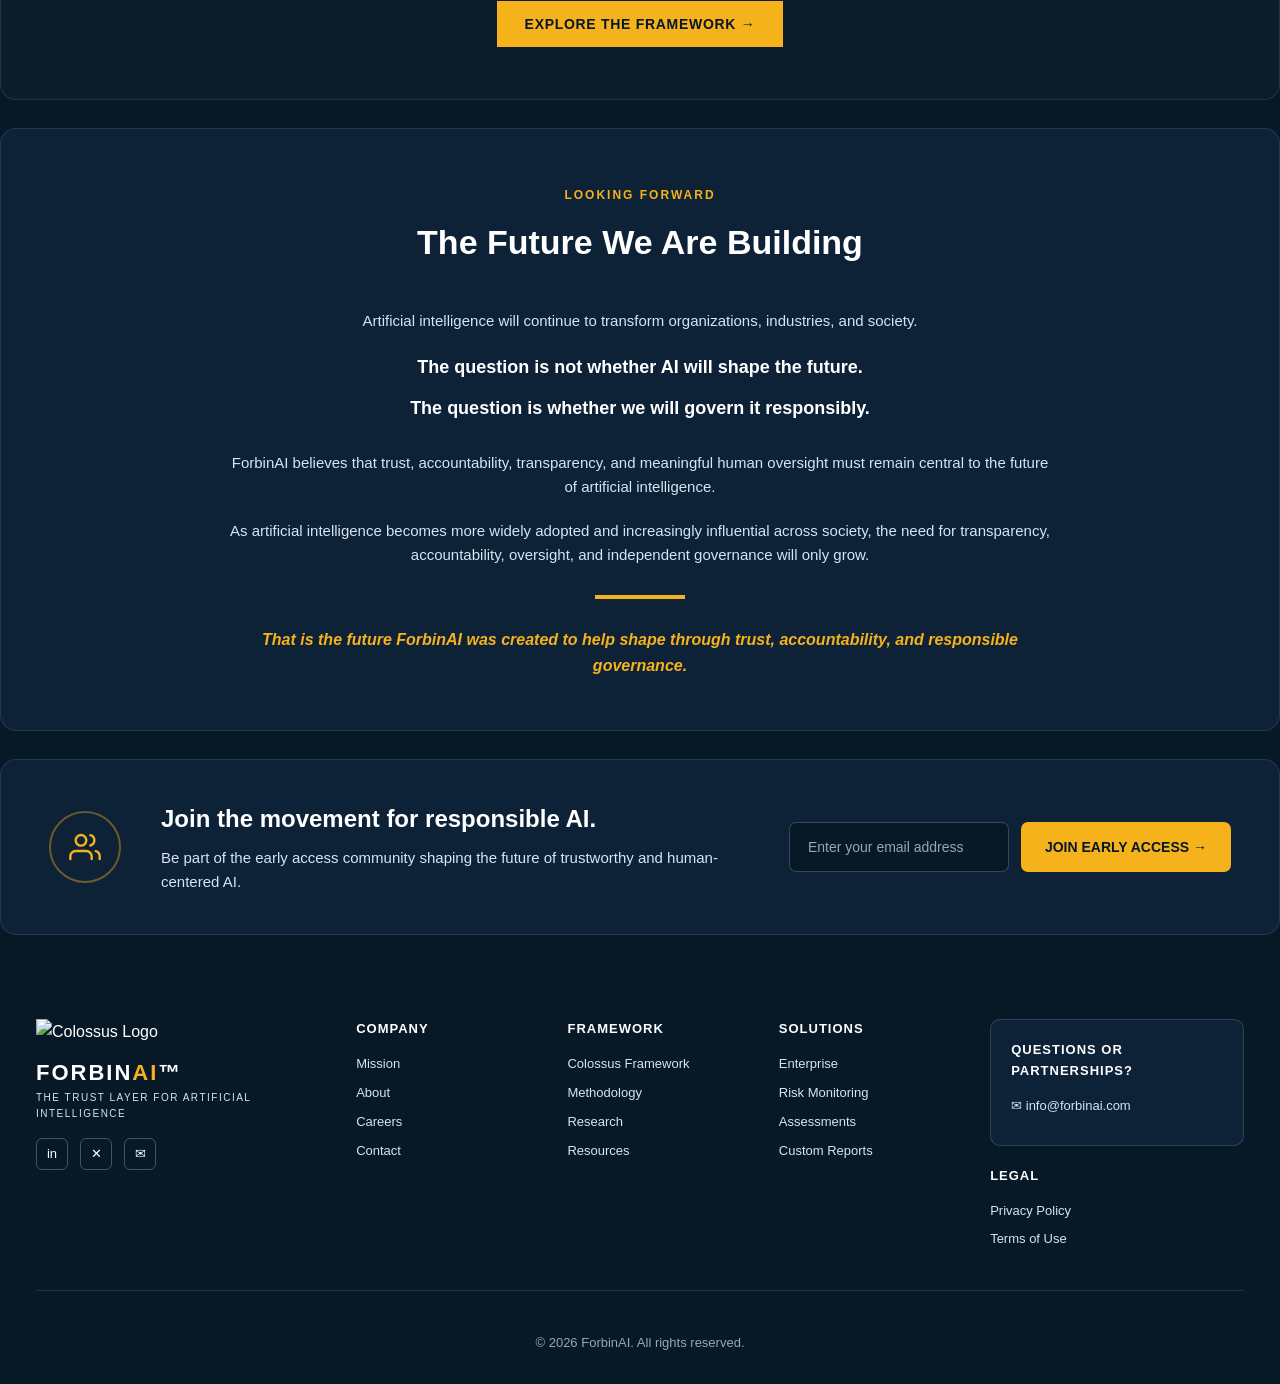
==== commit 95740329: "Add files via upload" ====
--- a/about.html
+++ b/about.html
@@ -11,7 +11,7 @@
   <div class="hero" style="min-height: 320px;">
     <header>
       <div class="brand">
-        <img src="colossus-logo-v3.png" alt="Colossus Framework Logo">
+        <img src="colossus-logo-v4.png" alt="Colossus Framework Logo">
         <div>
           <div class="brand-title">FORBIN<span>AI</span>™</div>
           <div class="tagline">THE TRUST LAYER FOR ARTIFICIAL INTELLIGENCE</div>
@@ -155,7 +155,7 @@
   <div class="footer-wrapper">
     <div class="footer-grid">
       <div class="footer-brand">
-        <img src="colossus-logo-v3.png" alt="Colossus Logo" style="width:60px; margin-bottom:10px;">
+        <img src="colossus-logo-v4.png" alt="Colossus Logo" style="width:90px; margin-bottom:10px;">
         <div class="brand-title">FORBIN<span style="color:#f6b21a">AI</span>™</div>
         <div class="tagline">THE TRUST LAYER FOR ARTIFICIAL INTELLIGENCE</div>
         <div class="footer-social">
--- a/styles.css
+++ b/styles.css
@@ -27,7 +27,7 @@
     }
 
     .brand { display: flex; align-items: center; gap: 16px; }
-    .brand img { width: 110px; }
+    .brand img { width: 110px; background: white; border-radius: 6px; padding: 4px; }
     .brand-title { font-size: 34px; font-weight: 900; letter-spacing: 3px; }
     .brand-title span { color: #f6b21a; }
     .tagline { font-size: 12px; letter-spacing: 1.5px; color: #d7e4f2; margin-top: -4px; }
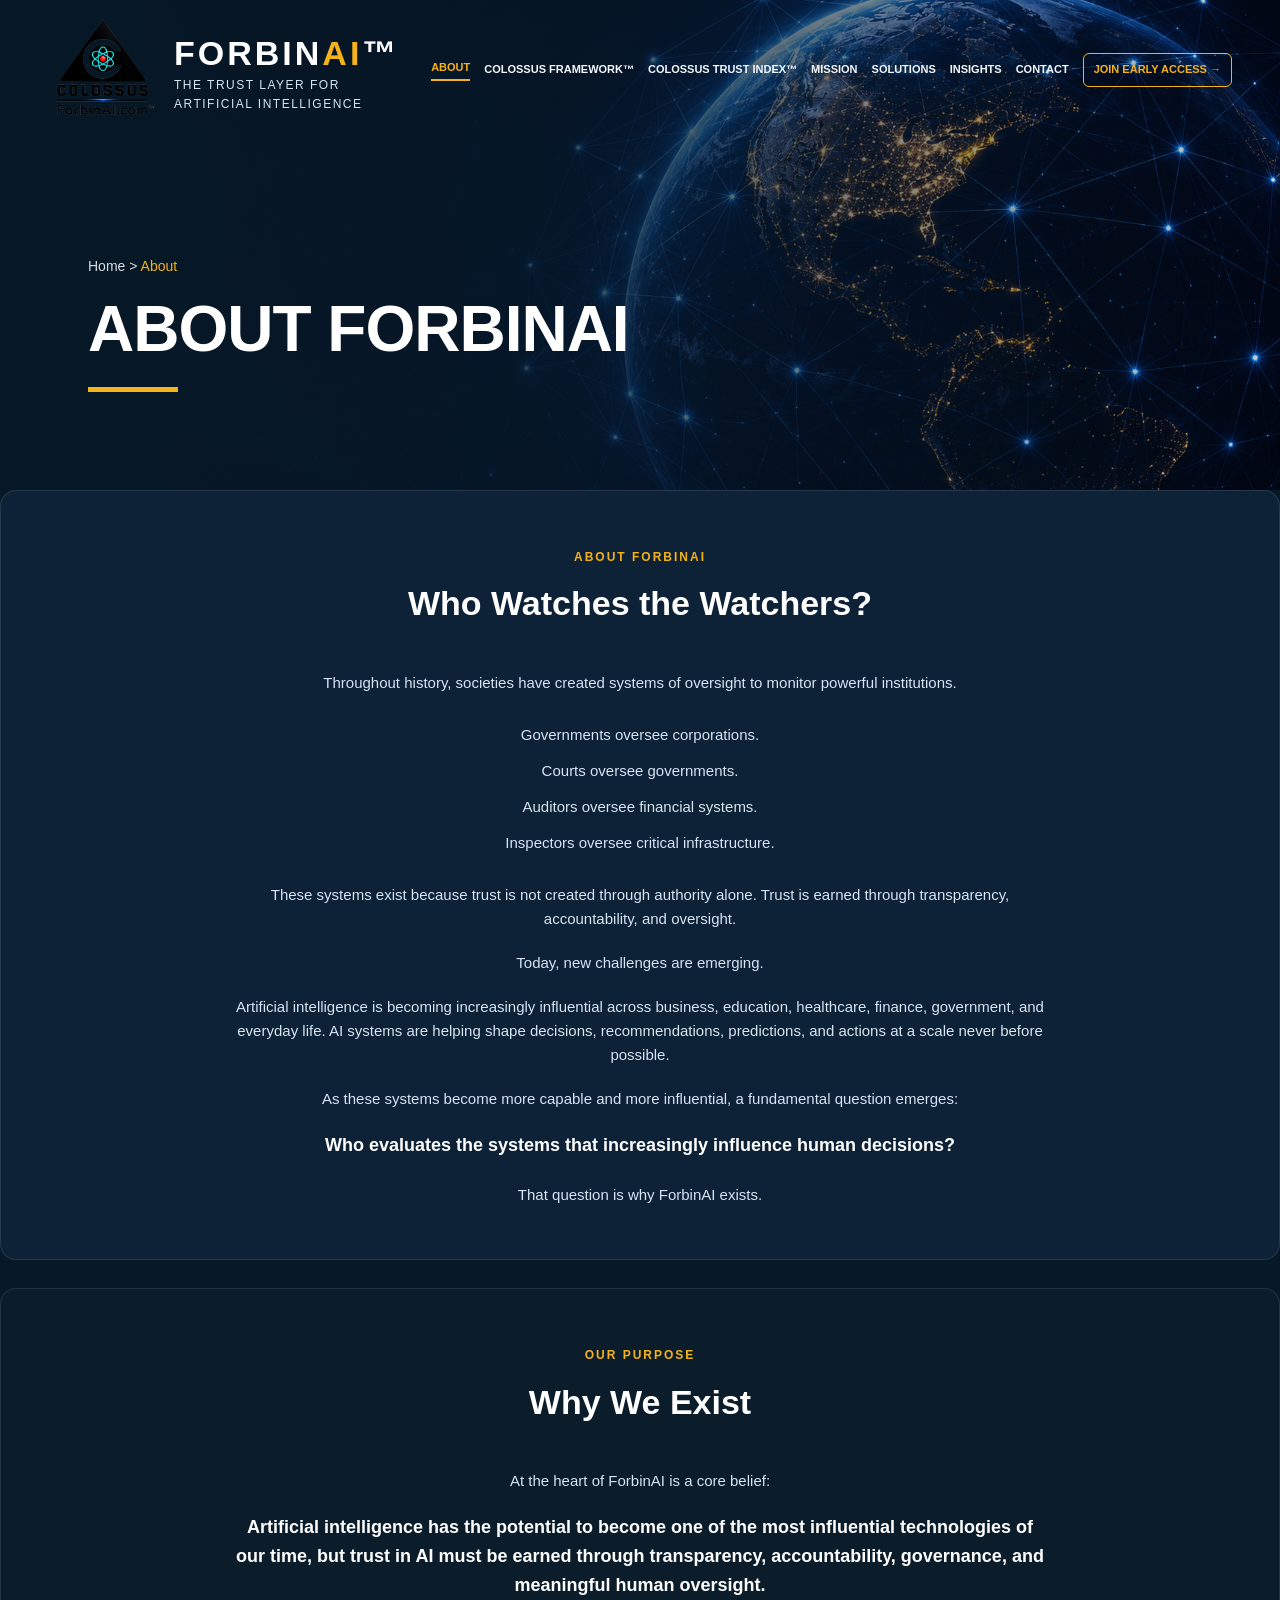
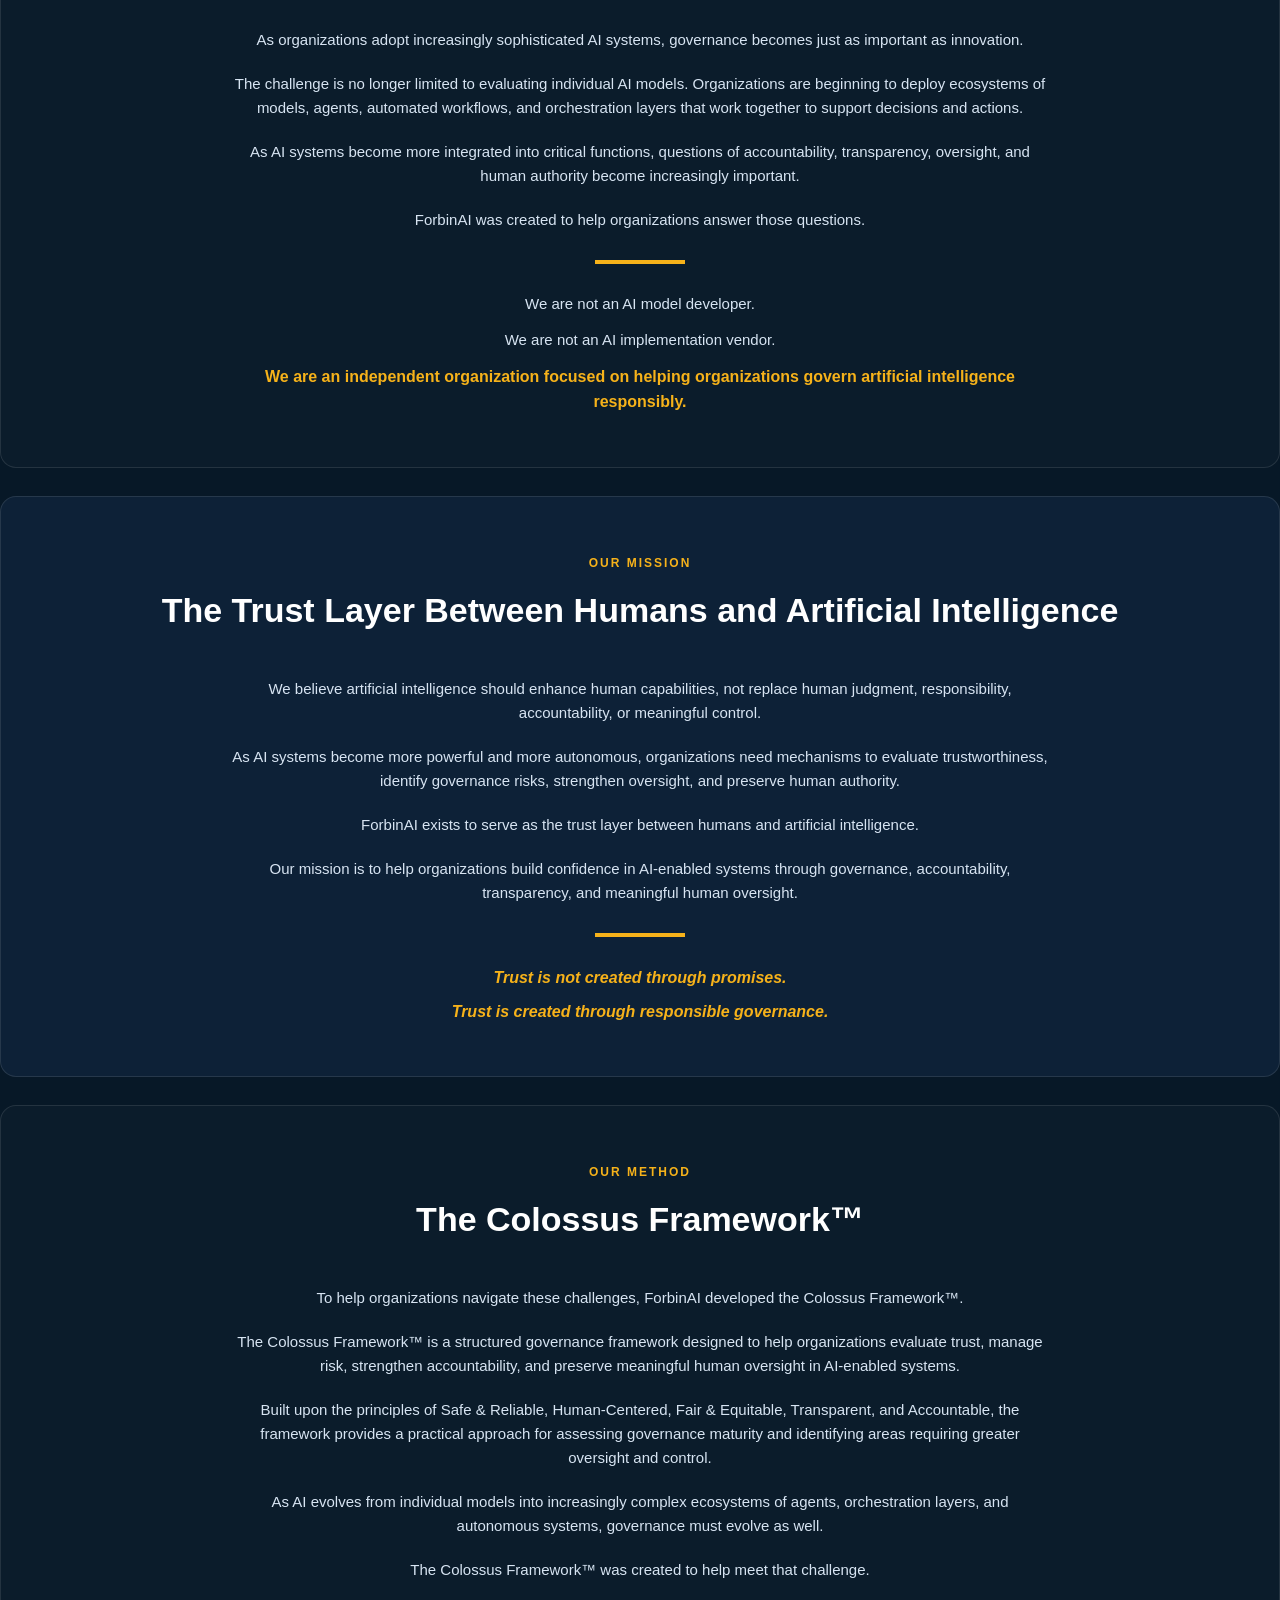
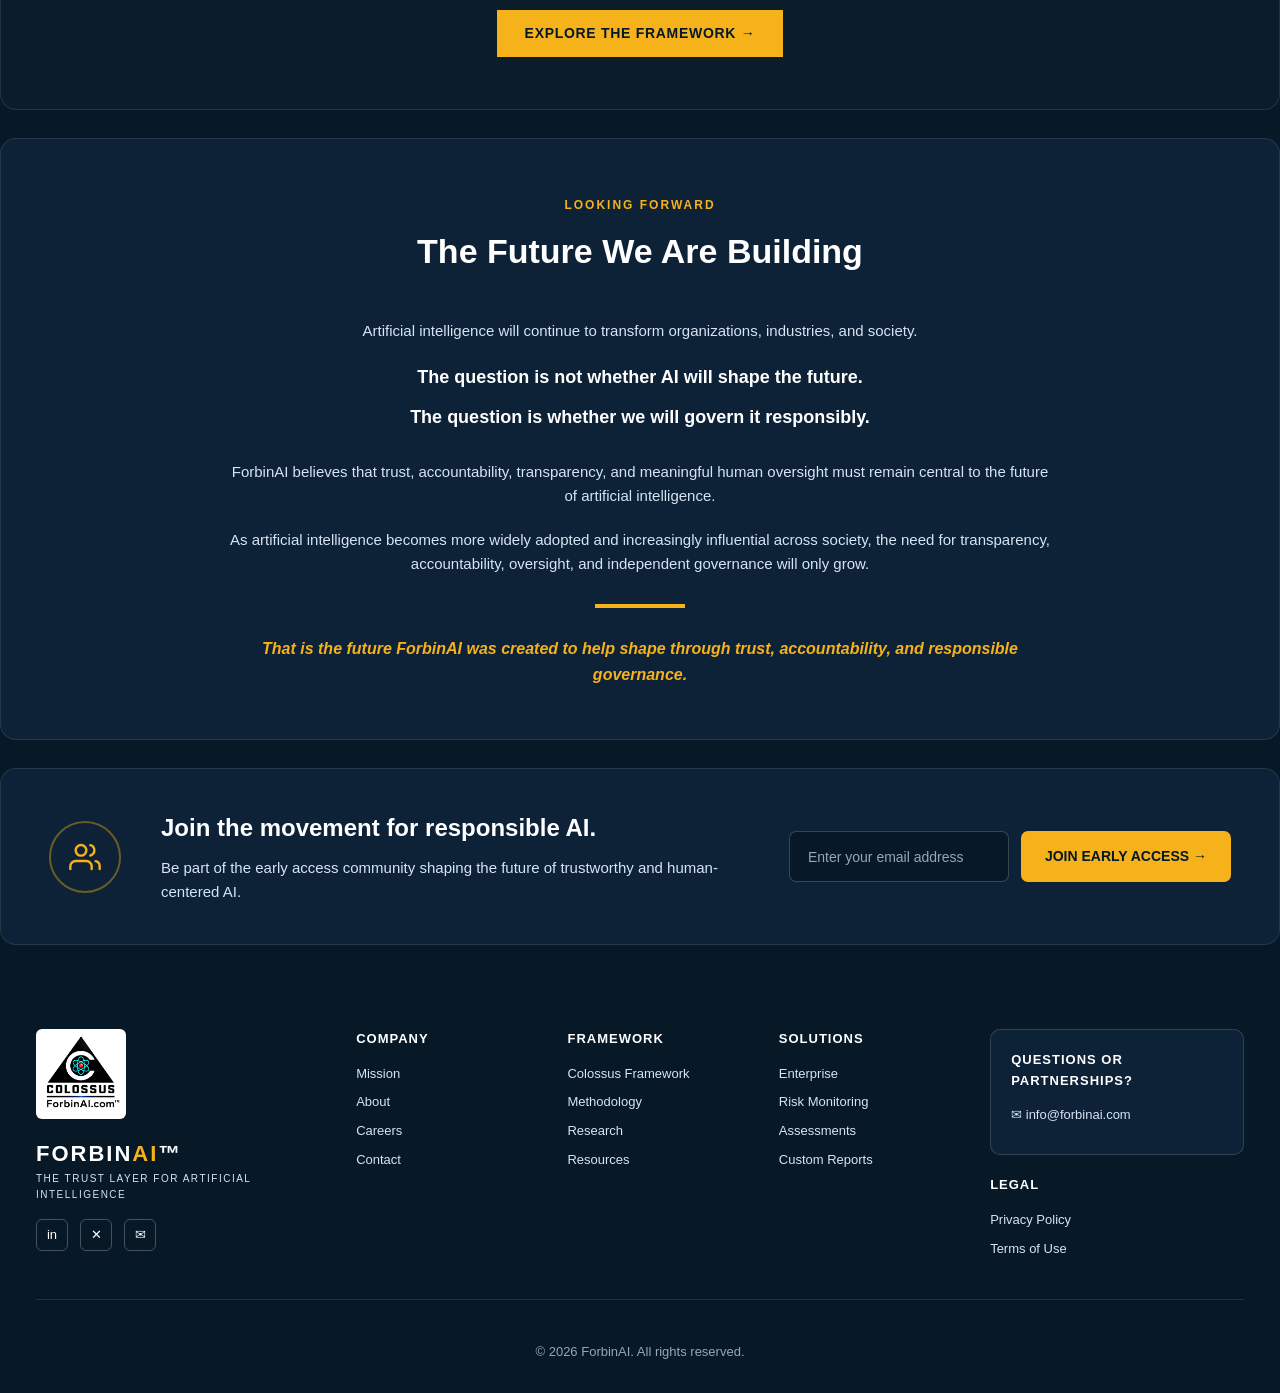
==== commit 2632a06e: "Add files via upload" ====
--- a/about.html
+++ b/about.html
@@ -11,7 +11,7 @@
   <div class="hero" style="min-height: 320px;">
     <header>
       <div class="brand">
-        <img src="colossus-logo-v4.png" alt="Colossus Framework Logo">
+        <img src="colossus-logo-v5.png" alt="Colossus Framework Logo">
         <div>
           <div class="brand-title">FORBIN<span>AI</span>™</div>
           <div class="tagline">THE TRUST LAYER FOR ARTIFICIAL INTELLIGENCE</div>
@@ -155,7 +155,7 @@
   <div class="footer-wrapper">
     <div class="footer-grid">
       <div class="footer-brand">
-        <img src="colossus-logo-v4.png" alt="Colossus Logo" style="width:90px; margin-bottom:10px;">
+        <img src="colossus-logo-v5.png" alt="Colossus Logo" style="width:90px; margin-bottom:10px;">
         <div class="brand-title">FORBIN<span style="color:#f6b21a">AI</span>™</div>
         <div class="tagline">THE TRUST LAYER FOR ARTIFICIAL INTELLIGENCE</div>
         <div class="footer-social">
--- a/styles.css
+++ b/styles.css
@@ -27,7 +27,7 @@
     }
 
     .brand { display: flex; align-items: center; gap: 16px; }
-    .brand img { width: 110px; background: white; border-radius: 6px; padding: 4px; }
+    .brand img { width: 110px; }
     .brand-title { font-size: 34px; font-weight: 900; letter-spacing: 3px; }
     .brand-title span { color: #f6b21a; }
     .tagline { font-size: 12px; letter-spacing: 1.5px; color: #d7e4f2; margin-top: -4px; }
@@ -231,6 +231,7 @@
     .footer-grid { display: grid; grid-template-columns: 1.6fr 1fr 1fr 1fr 1.4fr; gap: 30px; padding-bottom: 32px; border-bottom: 1px solid rgba(255,255,255,.1); }
     .footer-brand .brand-title { font-size: 22px; letter-spacing: 2px; margin-bottom: 4px; }
     .footer-brand .tagline { font-size: 10px; margin-bottom: 16px; }
+    .footer-brand img { background: white; border-radius: 6px; padding: 4px; }
     .footer-social { display: flex; gap: 12px; margin-top: 14px; }
     .footer-social a { width: 32px; height: 32px; border: 1px solid rgba(255,255,255,.25); border-radius: 6px; display: flex; align-items: center; justify-content: center; font-size: 13px; transition: border-color 0.2s; }
     .footer-social a:hover { border-color: #f6b21a; color: #f6b21a; }
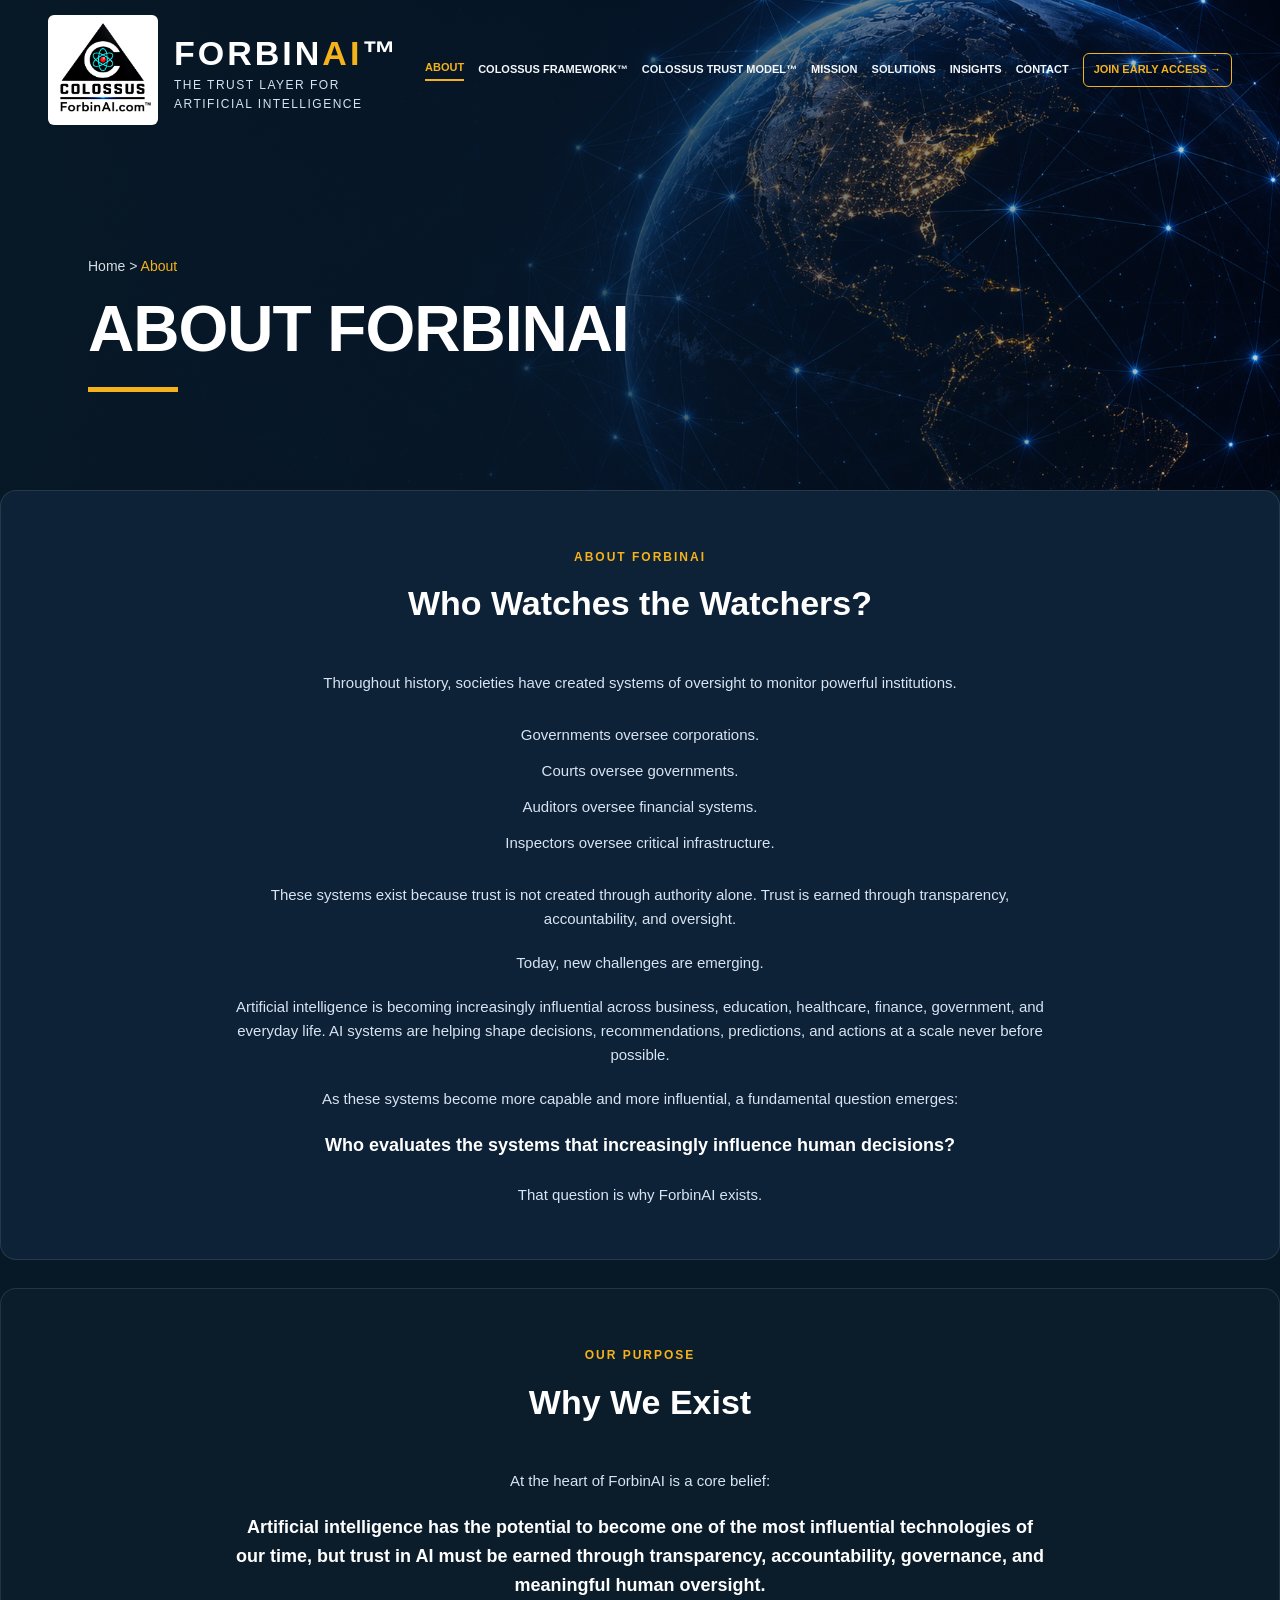
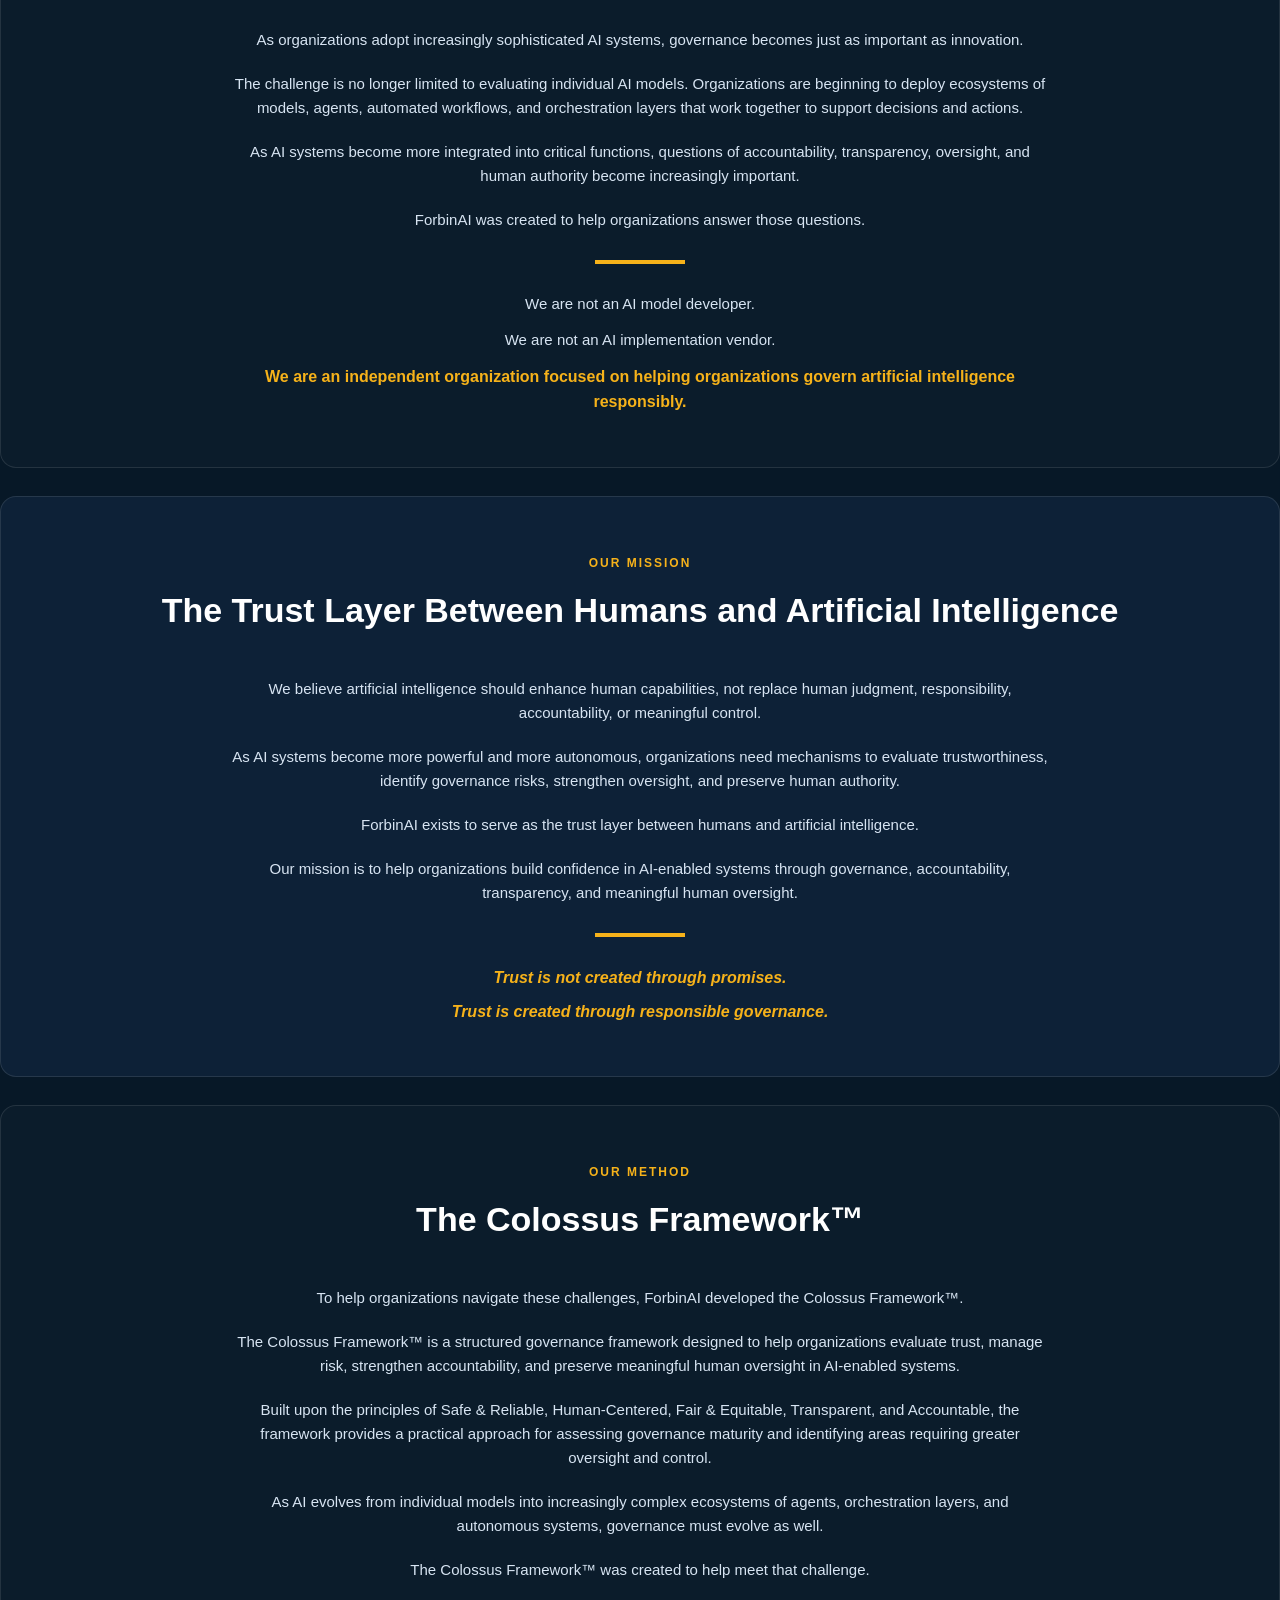
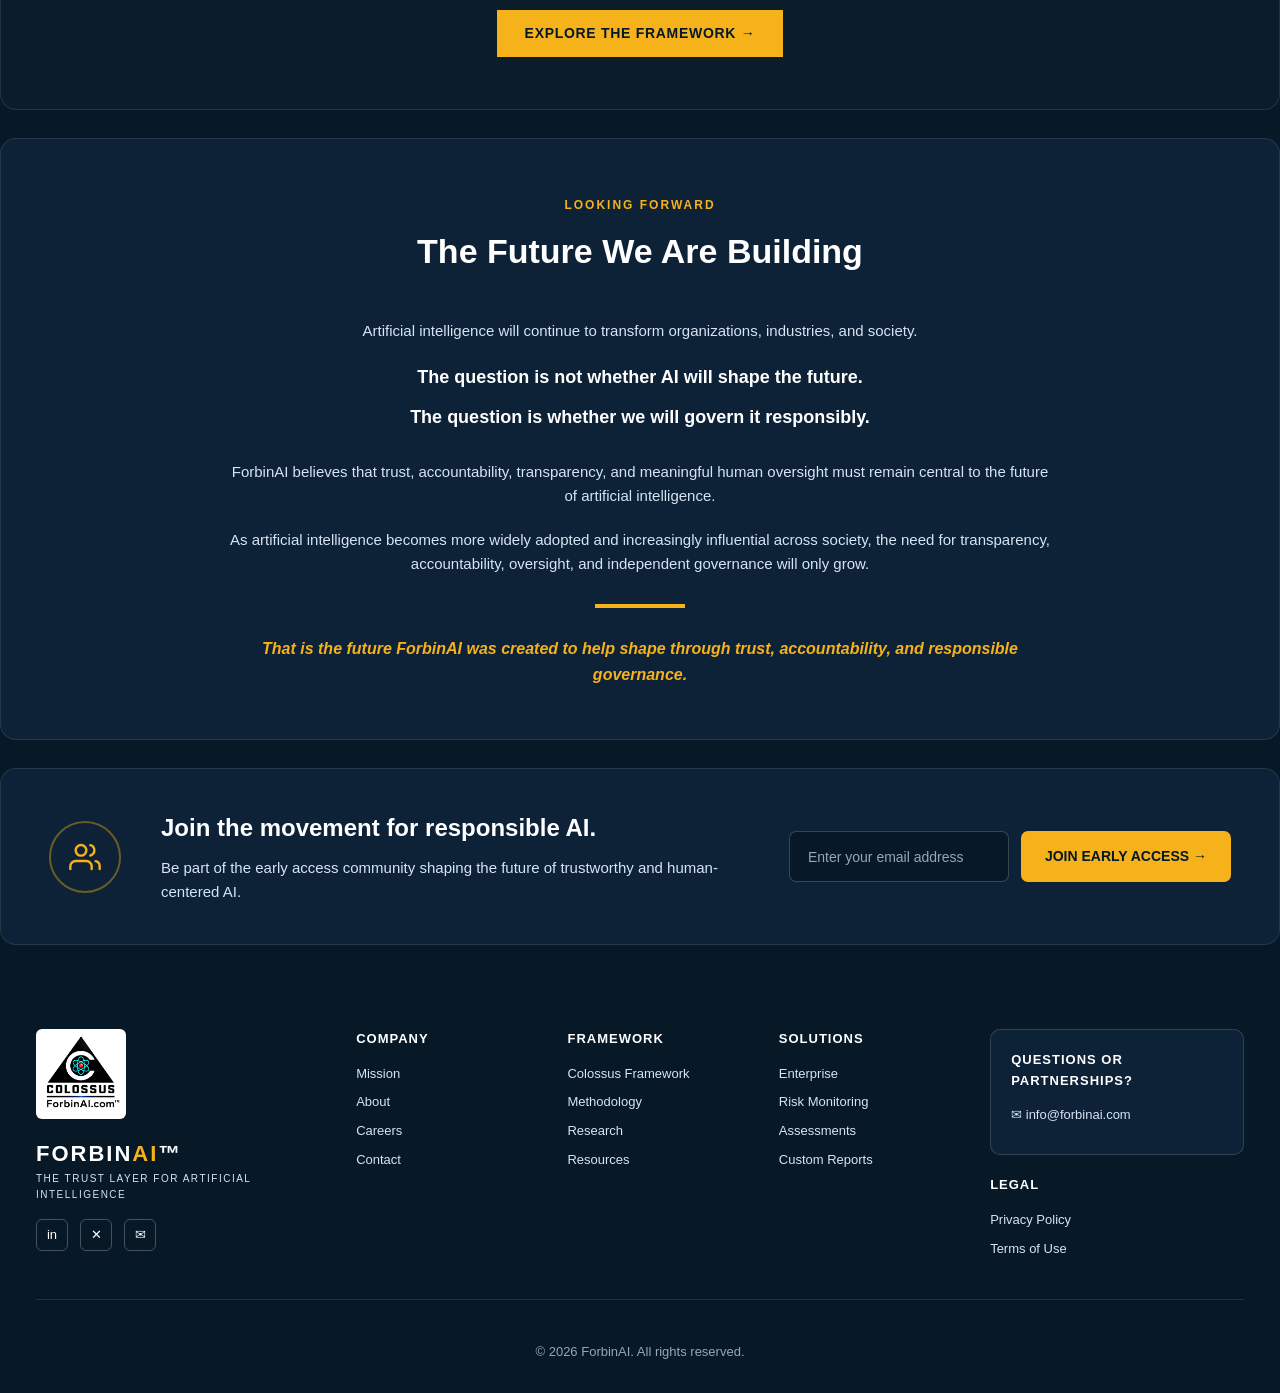
==== commit 2f37e269: "Add files via upload" ====
--- a/about.html
+++ b/about.html
@@ -20,7 +20,7 @@
       <nav>
         <a href="about.html" class="active">ABOUT</a>
         <a href="index.html#framework">COLOSSUS FRAMEWORK™</a>
-        <a href="#">COLOSSUS TRUST INDEX™</a>
+        <a href="trust.html">COLOSSUS TRUST MODEL™</a>
         <a href="mission.html">MISSION</a>
         <a href="index.html#solutions">SOLUTIONS</a>
         <a href="index.html#insights">INSIGHTS</a>
--- a/styles.css
+++ b/styles.css
@@ -27,7 +27,7 @@
     }
 
     .brand { display: flex; align-items: center; gap: 16px; }
-    .brand img { width: 110px; }
+    .brand img { width: 110px; background: white; border-radius: 6px; padding: 4px; }
     .brand-title { font-size: 34px; font-weight: 900; letter-spacing: 3px; }
     .brand-title span { color: #f6b21a; }
     .tagline { font-size: 12px; letter-spacing: 1.5px; color: #d7e4f2; margin-top: -4px; }
@@ -231,7 +231,7 @@
     .footer-grid { display: grid; grid-template-columns: 1.6fr 1fr 1fr 1fr 1.4fr; gap: 30px; padding-bottom: 32px; border-bottom: 1px solid rgba(255,255,255,.1); }
     .footer-brand .brand-title { font-size: 22px; letter-spacing: 2px; margin-bottom: 4px; }
     .footer-brand .tagline { font-size: 10px; margin-bottom: 16px; }
-    .footer-brand img { background: white; border-radius: 6px; padding: 4px; }
+    .footer-brand img { background: white; border-radius: 6px; padding: 4px; width: 120px; }
     .footer-social { display: flex; gap: 12px; margin-top: 14px; }
     .footer-social a { width: 32px; height: 32px; border: 1px solid rgba(255,255,255,.25); border-radius: 6px; display: flex; align-items: center; justify-content: center; font-size: 13px; transition: border-color 0.2s; }
     .footer-social a:hover { border-color: #f6b21a; color: #f6b21a; }
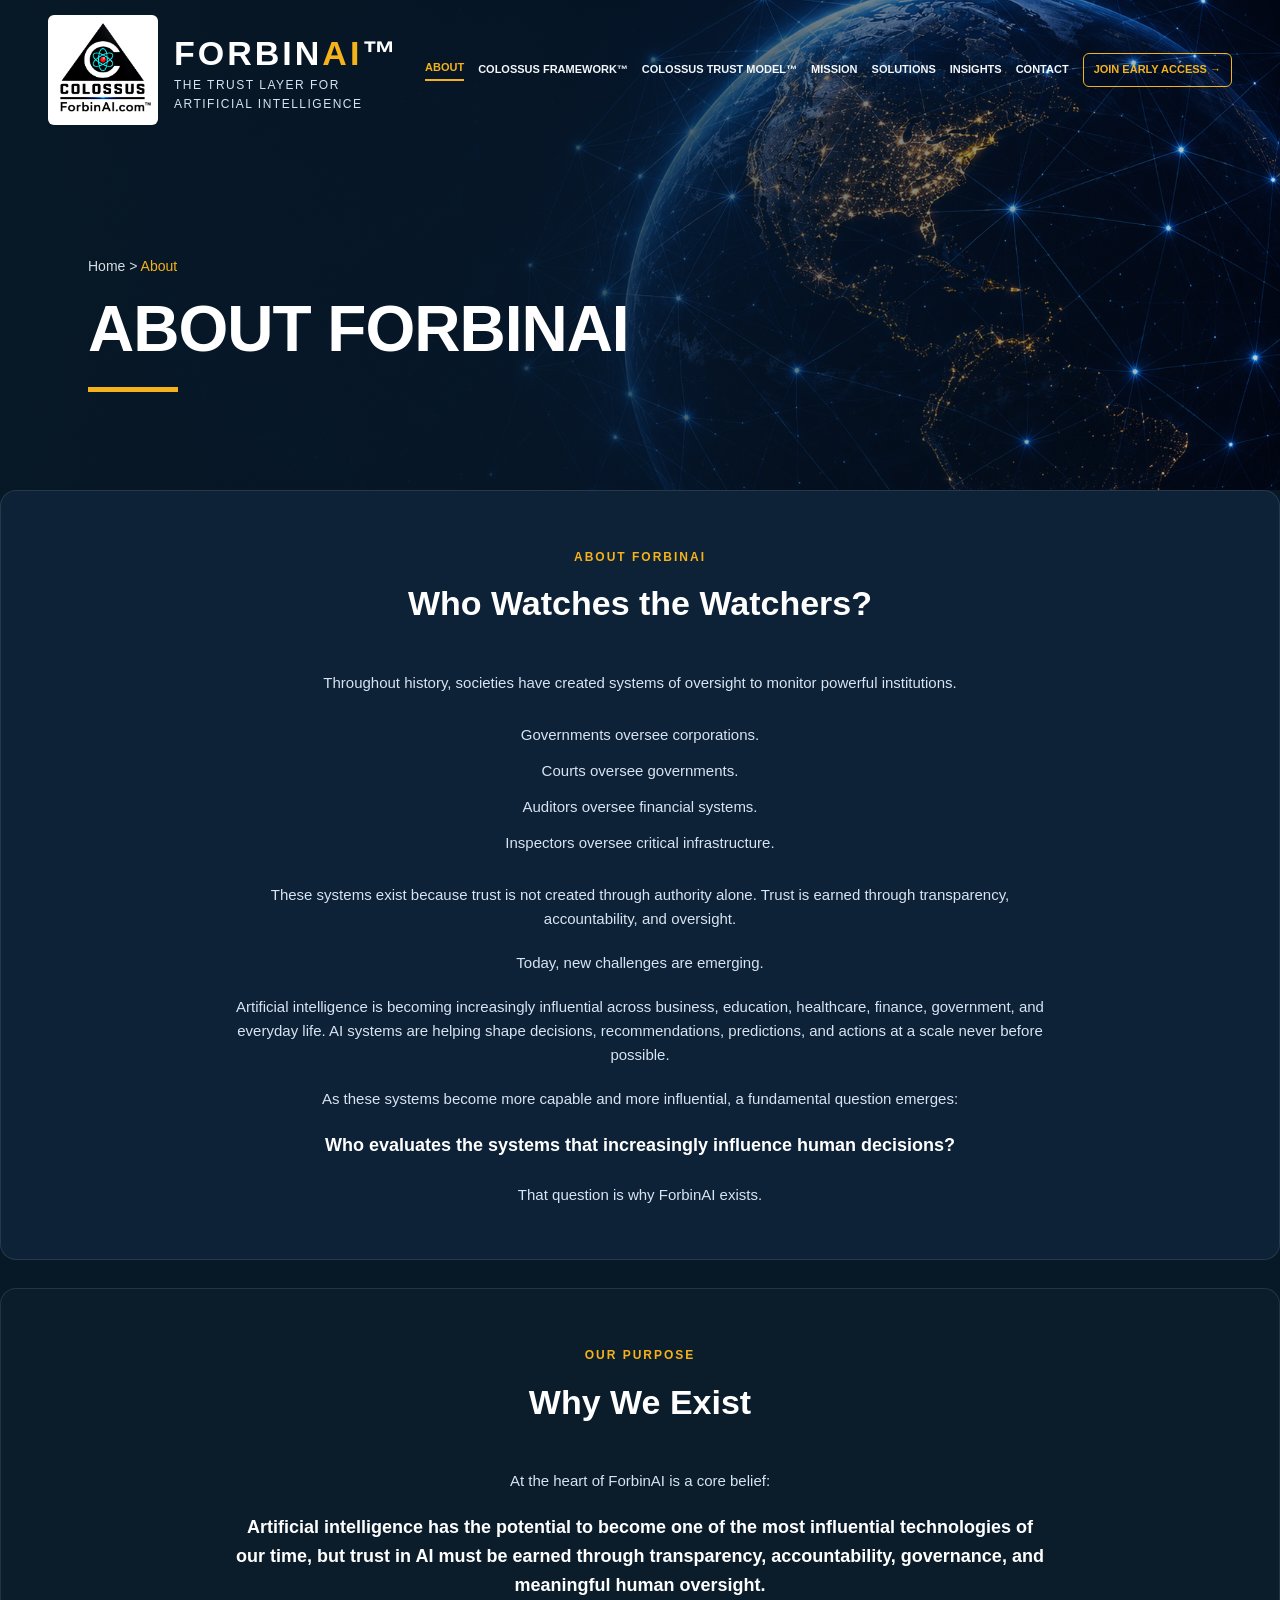
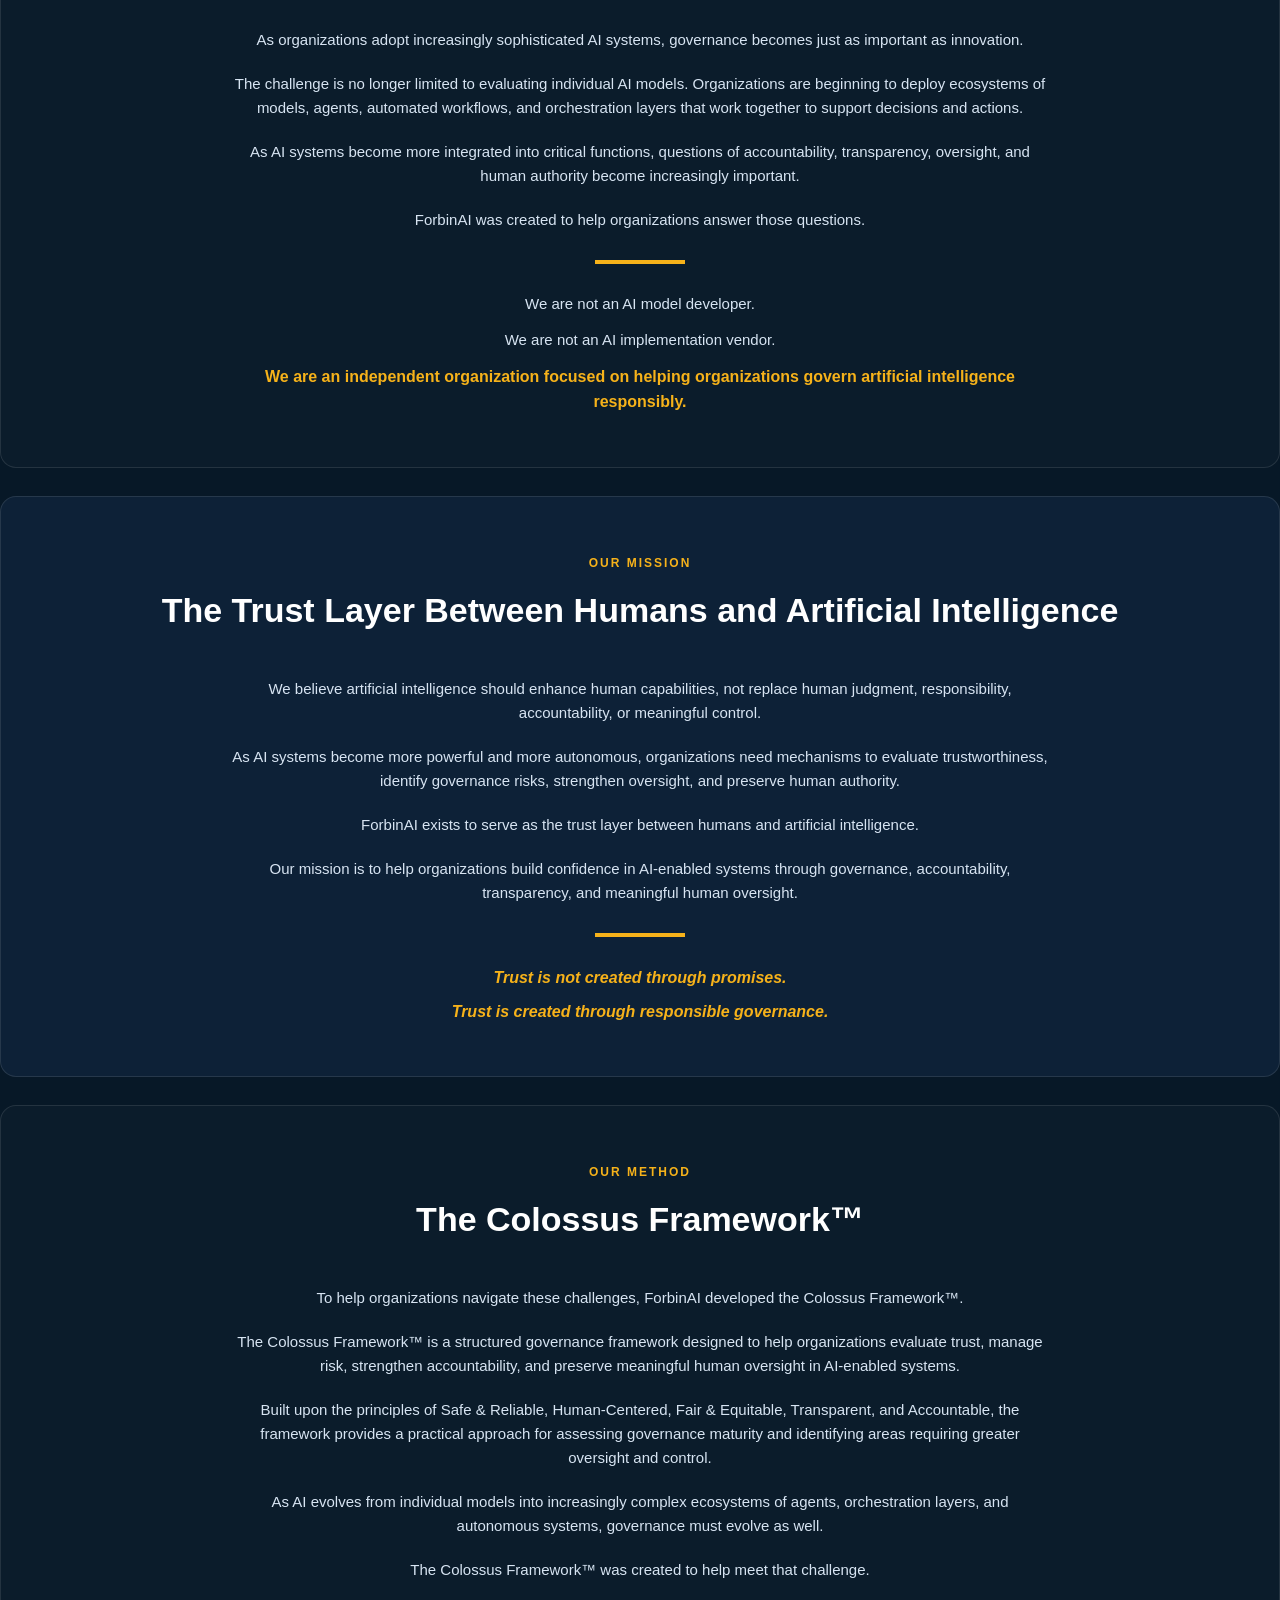
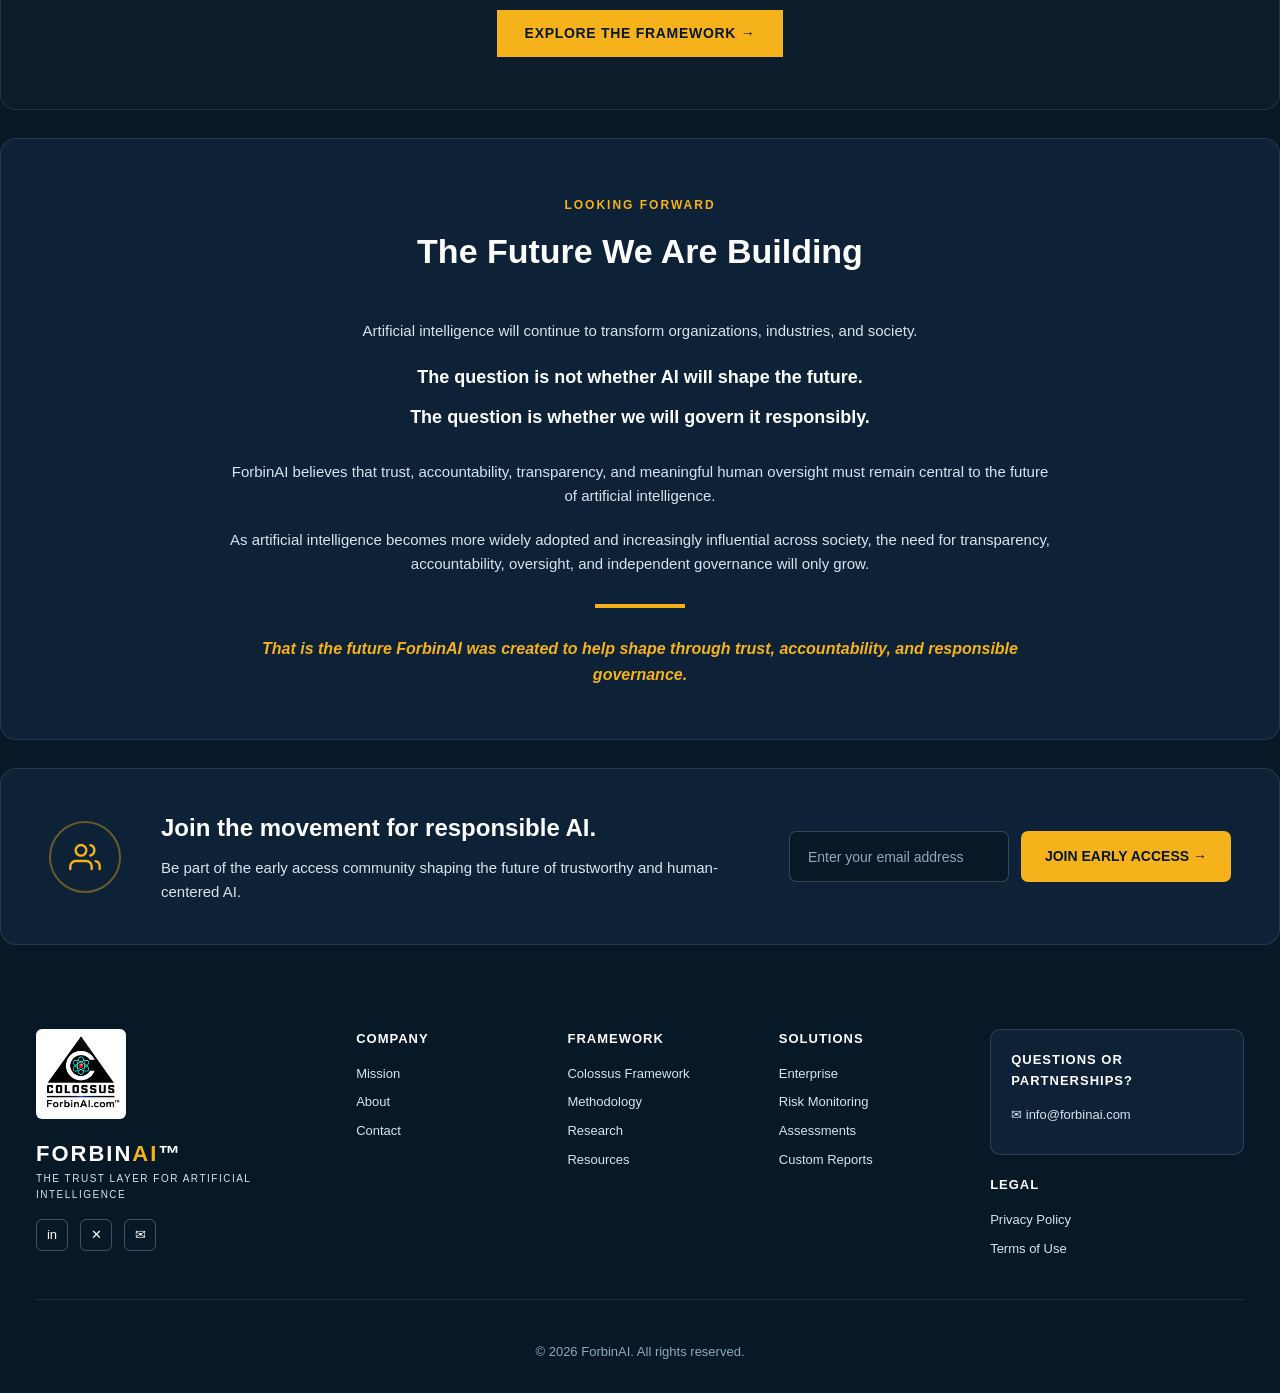
==== commit e6e9f40b: "Add files via upload" ====
--- a/about.html
+++ b/about.html
@@ -168,7 +168,6 @@
         <h4>Company</h4>
         <a href="mission.html">Mission</a>
         <a href="about.html">About</a>
-        <a href="#">Careers</a>
         <a href="index.html#contact">Contact</a>
       </div>
       <div class="footer-col">
@@ -180,7 +179,7 @@
       </div>
       <div class="footer-col">
         <h4>Solutions</h4>
-        <a href="index.html#solutions">Enterprise</a>
+        <a href="#">Enterprise</a>
         <a href="#">Risk Monitoring</a>
         <a href="#">Assessments</a>
         <a href="#">Custom Reports</a>
